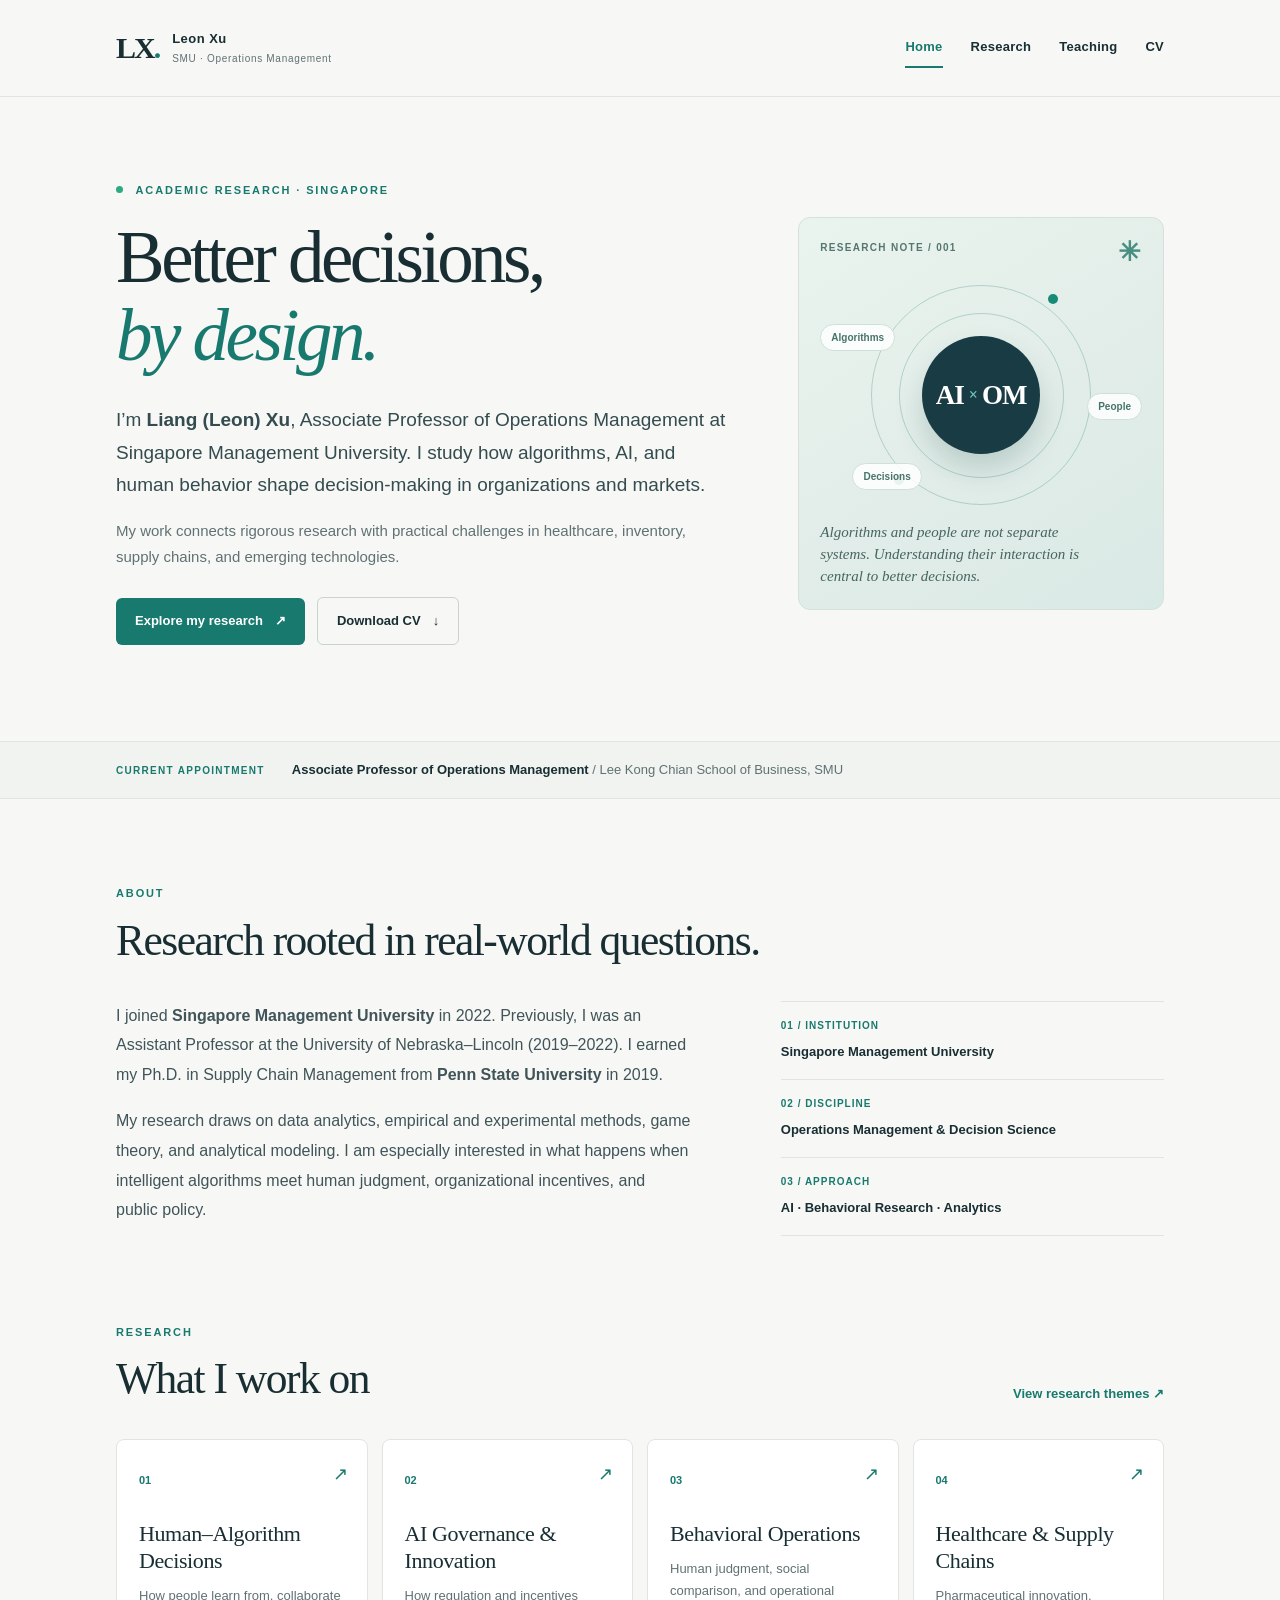
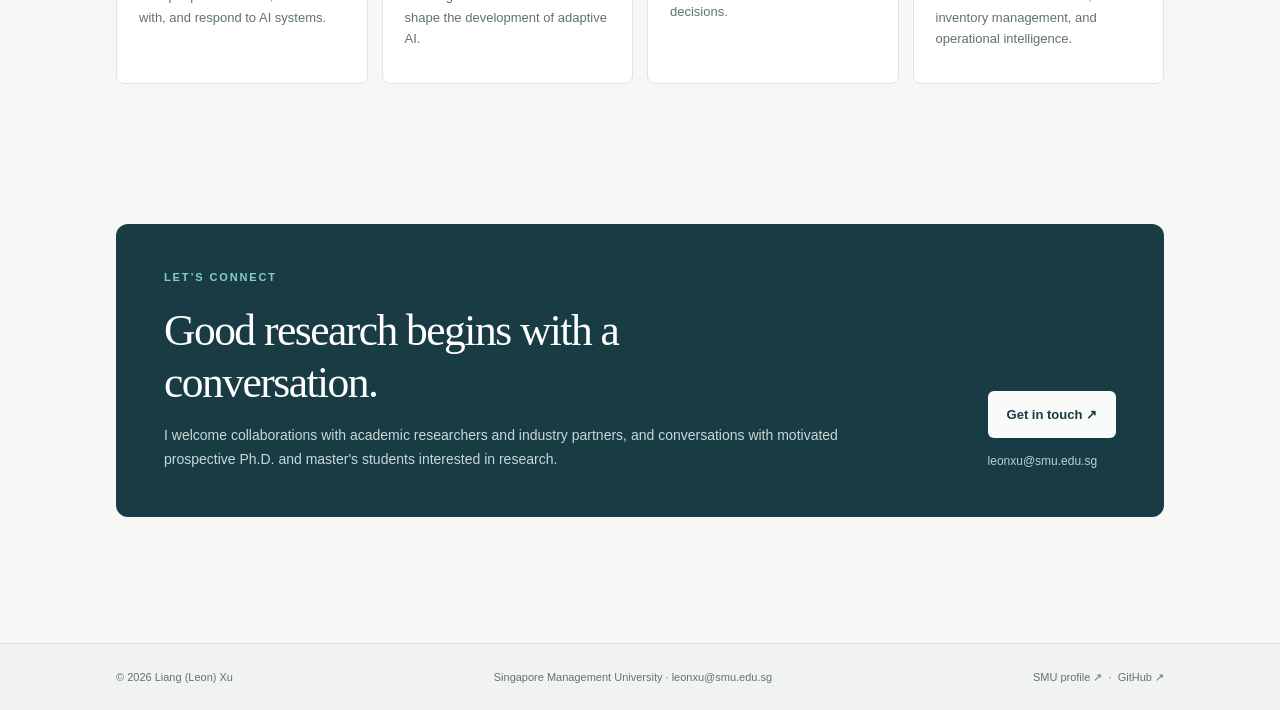
==== index.html @ a215e892 "feat: build personal academic website with research teaching and downloadable CV" ====
<!doctype html>
<html lang="en">
<head>
  <meta charset="utf-8">
  <meta name="viewport" content="width=device-width, initial-scale=1">
  <meta name="description" content="Academic homepage of Liang (Leon) Xu, Associate Professor of Operations Management at SMU.">
  <meta name="theme-color" content="#f7f8f5">
  <title>Home · Liang (Leon) Xu</title>
  <link rel="stylesheet" href="assets/style.css">
</head>
<body>
  <a class="skip" href="#main">Skip to content</a>
  <header class="site-header"><div class="shell nav-shell">
    <a class="wordmark" href="index.html" aria-label="Leon Xu, home"><span class="mark">LX<span class="mark-dot">.</span></span><span class="wordmark-text">Leon Xu<small>SMU · Operations Management</small></span></a>
    <nav class="main-nav" aria-label="Primary">
      <a href="index.html" aria-current="page" class="current">Home</a><a href="research.html">Research</a><a href="teaching.html">Teaching</a><a href="cv.html">CV</a>
    </nav>
  </div></header>
  <main id="main">
<section class="hero shell">
  <div class="hero-copy">
    <p class="eyebrow"><span class="status-dot"></span> ACADEMIC RESEARCH · SINGAPORE</p>
    <h1>Better decisions,<br><em>by design.</em></h1>
    <p class="hero-lead">I’m <strong>Liang (Leon) Xu</strong>, Associate Professor of Operations Management at Singapore Management University. I study how algorithms, AI, and human behavior shape decision-making in organizations and markets.</p>
    <p class="hero-description">My work connects rigorous research with practical challenges in healthcare, inventory, supply chains, and emerging technologies.</p>
    <div class="actions"><a class="button button-primary" href="research.html">Explore my research <span aria-hidden="true">↗</span></a><a class="button button-secondary" href="Liang-Xu-CV.pdf" download>Download CV <span aria-hidden="true">↓</span></a></div>
  </div>
  <aside class="hero-aside" aria-label="Research overview">
    <div class="aside-top"><span>RESEARCH NOTE / 001</span><span class="little-star">✳</span></div>
    <div class="orbit"><div class="orbit-ring orbit-ring-one"></div><div class="orbit-ring orbit-ring-two"></div><div class="orbit-center">AI<span>×</span>OM</div><span class="orbit-label orbit-label-a">Algorithms</span><span class="orbit-label orbit-label-b">People</span><span class="orbit-label orbit-label-c">Decisions</span></div>
    <p class="aside-caption">Algorithms and people are not separate systems. Understanding their interaction is central to better decisions.</p>
  </aside>
</section>
<section class="section-band"><div class="shell section-band-inner">
  <span class="band-label">CURRENT APPOINTMENT</span>
  <p>Associate Professor of Operations Management <span class="muted">/ Lee Kong Chian School of Business, SMU</span></p>
</div></section>
<section class="shell section">
  <div class="section-heading"><p class="eyebrow">ABOUT</p><h2>Research rooted in real-world questions.</h2></div>
  <div class="two-column"><div><p>I joined <strong>Singapore Management University</strong> in 2022. Previously, I was an Assistant Professor at the University of Nebraska–Lincoln (2019–2022). I earned my Ph.D. in Supply Chain Management from <strong>Penn State University</strong> in 2019.</p><p>My research draws on data analytics, empirical and experimental methods, game theory, and analytical modeling. I am especially interested in what happens when intelligent algorithms meet human judgment, organizational incentives, and public policy.</p></div><div class="fact-list"><div><span>01 / INSTITUTION</span><strong>Singapore Management University</strong></div><div><span>02 / DISCIPLINE</span><strong>Operations Management & Decision Science</strong></div><div><span>03 / APPROACH</span><strong>AI · Behavioral Research · Analytics</strong></div></div></div>
</section>
<section class="shell section tight-top">
  <div class="section-heading inline-heading"><div><p class="eyebrow">RESEARCH</p><h2>What I work on</h2></div><a class="text-link" href="research.html">View research themes ↗</a></div>
  <div class="research-grid">
    <a class="topic-card" href="research.html#human-ai"><span class="topic-number">01</span><h3>Human–Algorithm Decisions</h3><p>How people learn from, collaborate with, and respond to AI systems.</p><span class="card-arrow">↗</span></a>
    <a class="topic-card" href="research.html#governance"><span class="topic-number">02</span><h3>AI Governance & Innovation</h3><p>How regulation and incentives shape the development of adaptive AI.</p><span class="card-arrow">↗</span></a>
    <a class="topic-card" href="research.html#behavioral"><span class="topic-number">03</span><h3>Behavioral Operations</h3><p>Human judgment, social comparison, and operational decisions.</p><span class="card-arrow">↗</span></a>
    <a class="topic-card" href="research.html#healthcare"><span class="topic-number">04</span><h3>Healthcare & Supply Chains</h3><p>Pharmaceutical innovation, inventory management, and operational intelligence.</p><span class="card-arrow">↗</span></a>
  </div>
</section>
<section class="shell section"><div class="connect-card"><div><p class="eyebrow light-eyebrow">LET’S CONNECT</p><h2>Good research begins with a conversation.</h2><p>I welcome collaborations with academic researchers and industry partners, and conversations with motivated prospective Ph.D. and master's students interested in research.</p></div><div class="connect-actions"><a class="button button-light" href="mailto:leonxu@smu.edu.sg?subject=Research%20collaboration">Get in touch ↗</a><span>leonxu@smu.edu.sg</span></div></div></section></main>
  <footer class="site-footer"><div class="shell footer-inner"><span>© 2026 Liang (Leon) Xu</span><span>Singapore Management University · <a href="mailto:leonxu@smu.edu.sg">leonxu@smu.edu.sg</a></span><span><a href="https://faculty.smu.edu.sg/profile/xu-liang-6566" target="_blank" rel="noopener noreferrer">SMU profile ↗</a> &nbsp;·&nbsp; <a href="https://github.com/xuliang-leon" target="_blank" rel="noopener noreferrer">GitHub ↗</a></span></div></footer>
</body></html>
---- assets/style.css ----
:root{--bg:#f7f8f5;--paper:#fff;--ink:#182e33;--muted:#607174;--line:#dfe6e2;--teal:#18796e;--teal-dark:#11564e;--navy:#193b43;--soft:#ebf1ed;--serif:Georgia,"Times New Roman",serif;--sans:Inter,-apple-system,BlinkMacSystemFont,"Segoe UI",Arial,sans-serif}
*{box-sizing:border-box}html{scroll-behavior:smooth}body{margin:0;background:var(--bg);color:var(--ink);font:16px/1.7 var(--sans);-webkit-font-smoothing:antialiased}a{color:inherit}a:hover{color:var(--teal)}.shell{max-width:1120px;margin:0 auto;padding-left:36px;padding-right:36px}.skip{position:absolute;left:-100vw;top:0;background:var(--ink);color:white;padding:10px;z-index:99}.skip:focus{left:10px}.site-header{background:rgba(247,248,245,.96);border-bottom:1px solid var(--line)}.nav-shell{display:flex;justify-content:space-between;align-items:center;gap:24px;min-height:96px}.wordmark{display:flex;align-items:center;gap:13px;text-decoration:none}.mark{font:700 30px/1 var(--serif);letter-spacing:-2px}.mark-dot{color:var(--teal)}.wordmark-text{font-size:13px;line-height:1.3;font-weight:750;letter-spacing:.035em}.wordmark-text small{display:block;font-size:10px;margin-top:4px;color:var(--muted);font-weight:500;letter-spacing:.07em}.main-nav{display:flex;flex-wrap:wrap;gap:28px}.main-nav a{font-size:13px;font-weight:600;letter-spacing:.02em;text-decoration:none;padding:8px 0;border-bottom:2px solid transparent}.main-nav a.current{border-bottom-color:var(--teal);color:var(--teal)}.hero{display:grid;grid-template-columns:minmax(0,1.3fr) minmax(290px,.77fr);align-items:center;gap:65px;padding-top:85px;padding-bottom:96px}.eyebrow{color:var(--teal);font-weight:750;font-size:11px;line-height:1.5;letter-spacing:.17em;text-transform:uppercase;margin:0 0 20px}.status-dot{display:inline-block;width:7px;height:7px;background:#2caa82;border-radius:50%;margin-right:8px;vertical-align:1px}.hero h1,.page-intro h1{font:400 clamp(49px,5.7vw,78px)/1.08 var(--serif);letter-spacing:-.048em;margin:0 0 28px}.hero h1 em{font-weight:400;font-style:italic;color:var(--teal)}.hero-lead{font-size:19px;line-height:1.72;color:#344b4f;max-width:635px;margin:0 0 16px}.hero-description{font-size:15px;color:var(--muted);max-width:610px;margin:0 0 28px}.actions{display:flex;gap:12px;align-items:center;flex-wrap:wrap}.button{display:inline-flex;align-items:center;justify-content:center;gap:12px;text-decoration:none;padding:12px 19px;font-size:13px;font-weight:750;min-height:47px;border-radius:6px;transition:transform .18s ease,background .18s ease}.button:hover{transform:translateY(-2px)}.button-primary{background:var(--teal);color:white}.button-primary:hover{background:var(--teal-dark);color:white}.button-secondary{border:1px solid #c7d4cf;background:transparent}.button-secondary:hover{background:#e8f1ed}.hero-aside{position:relative;border:1px solid #d5e2dc;border-radius:12px;background:linear-gradient(147deg,#eaf4ee 0%,#e2ede9 54%,#d9e9e5 100%);min-height:390px;overflow:hidden;padding:21px;display:flex;flex-direction:column}.aside-top{display:flex;justify-content:space-between;font-size:10px;font-weight:700;letter-spacing:.13em;color:#547670}.little-star{font-size:27px;line-height:1;color:#488f81}.orbit{position:relative;flex:1;min-height:230px;margin:14px 0 12px;display:flex;align-items:center;justify-content:center}.orbit-ring{position:absolute;border:1px solid rgba(24,121,110,.26);border-radius:50%;aspect-ratio:1}.orbit-ring-one{width:220px}.orbit-ring-two{width:165px}.orbit:after,.orbit:before{content:"";position:absolute;width:10px;height:10px;border-radius:50%;background:#178a78}.orbit:after{top:14px;right:26%}.orbit:before{bottom:11%;left:23%;background:#6aa89e}.orbit-center{z-index:1;width:118px;height:118px;border-radius:50%;display:flex;align-items:center;justify-content:center;background:var(--navy);color:white;font:600 27px var(--serif);letter-spacing:-1px;box-shadow:0 16px 28px #194e4b30}.orbit-center span{font-size:16px;margin:0 5px;color:#73c7b9}.orbit-label{position:absolute;background:rgba(255,255,255,.85);border:1px solid #cfe0d8;color:#47736b;padding:4px 10px;border-radius:20px;font-size:10px;font-weight:700}.orbit-label-a{top:19%;left:0}.orbit-label-b{right:0;top:49%}.orbit-label-c{bottom:9%;left:10%}.aside-caption{font:italic 15px/1.45 var(--serif);color:#46655f;max-width:265px;margin:0}.section-band{border-top:1px solid var(--line);border-bottom:1px solid var(--line);background:#f0f3ef}.section-band-inner{display:flex;align-items:baseline;gap:27px;padding-top:17px;padding-bottom:17px}.band-label{font-size:10px;font-weight:800;letter-spacing:.13em;color:var(--teal);white-space:nowrap}.section-band p{font-size:13px;font-weight:650;margin:0}.muted{color:var(--muted);font-weight:450}.section{padding-top:86px;padding-bottom:54px}.tight-top{padding-top:28px}.section-heading{margin-bottom:34px;max-width:770px}.section-heading h2,.connect-card h2{font:400 clamp(32px,3.4vw,46px)/1.19 var(--serif);letter-spacing:-.035em;margin:0}.section-heading .eyebrow{margin-bottom:13px}.two-column{display:grid;grid-template-columns:1.5fr 1fr;gap:90px}.two-column p{margin:0 0 17px;color:#405459;line-height:1.85}.fact-list{border-top:1px solid var(--line)}.fact-list div{border-bottom:1px solid var(--line);padding:15px 0}.fact-list span{display:block;color:var(--teal);font-size:10px;font-weight:800;letter-spacing:.1em;margin-bottom:3px}.fact-list strong{font-size:13px;font-weight:650}.inline-heading{max-width:none;display:flex;align-items:end;justify-content:space-between;gap:20px}.text-link{color:var(--teal);font-size:13px;font-weight:750;text-decoration:none;white-space:normal}.text-link:hover{text-decoration:underline}.research-grid{display:grid;grid-template-columns:repeat(4,1fr);gap:14px}.topic-card{position:relative;text-decoration:none;min-height:245px;background:white;border:1px solid var(--line);border-radius:8px;padding:25px 22px;transition:border-color .2s,transform .2s,box-shadow .2s}.topic-card:hover{transform:translateY(-4px);border-color:#9ccac0;box-shadow:0 12px 25px #173e3a10}.topic-number{font-size:11px;font-weight:800;color:var(--teal)}.topic-card h3{font:400 22px/1.23 var(--serif);letter-spacing:-.018em;margin:28px 0 11px}.topic-card p{font-size:13px;line-height:1.65;color:var(--muted);margin:0}.card-arrow{position:absolute;right:19px;top:19px;color:var(--teal);font-size:18px}.connect-card{background:var(--navy);color:white;border-radius:12px;padding:45px 48px;display:flex;gap:45px;justify-content:space-between;align-items:end}.connect-card>div:first-child{max-width:710px}.connect-card h2{max-width:650px}.connect-card p:not(.eyebrow){color:#c6d9d9;font-size:14px;max-width:680px;margin:15px 0 0}.light-eyebrow{color:#83d2c4}.connect-actions{display:flex;flex-direction:column;gap:13px;align-items:flex-start;flex-shrink:0}.button-light{background:#f8fbfa;color:var(--navy)}.button-light:hover{background:#e3f5ef}.connect-actions span{font-size:12px;color:#b7d3cf}.page-intro{padding-top:80px;padding-bottom:65px;border-bottom:1px solid var(--line)}.page-intro h1{margin-bottom:19px}.intro-lead{font:400 clamp(21px,2.3vw,29px)/1.52 var(--serif);color:#506365;max-width:780px;margin:0}.page-intro .actions{margin-top:30px}.research-content{padding-top:20px}.theme{display:grid;grid-template-columns:170px 1fr;gap:40px;padding:47px 0;border-bottom:1px solid var(--line);scroll-margin-top:30px}.theme-no{font-size:13px;color:var(--teal);font-weight:750;padding-top:8px}.theme h2{font:400 clamp(29px,3vw,39px)/1.24 var(--serif);margin:0 0 16px;letter-spacing:-.025em}.theme p{max-width:820px;color:#4a6062;margin:0 0 16px}.tags{display:flex;gap:7px;flex-wrap:wrap;margin:18px 0}.tags span{font-size:11px;line-height:1.3;color:#49796f;background:#e6f0eb;border-radius:100px;padding:7px 11px;font-weight:650}.theme .theme-example{font-size:13px;color:#5b6b6e;margin-top:23px}.section-subtitle{color:var(--muted);font-size:14px}.publication-section{padding-top:77px}.publication{display:grid;grid-template-columns:110px 1fr;gap:25px;padding:23px 0;border-bottom:1px solid var(--line)}.publication>span{font-size:12px;font-weight:750;color:var(--teal);padding-top:5px}.publication h3{font-size:16px;line-height:1.5;margin:0 0 6px;font-weight:650}.publication p{font-size:13px;color:var(--muted);margin:0}.end-action{display:flex;align-items:center;gap:25px;flex-wrap:wrap;margin-top:30px}.teaching-section{padding-top:75px}.course{display:grid;grid-template-columns:185px 1fr;gap:40px;padding:31px 0;border-top:1px solid var(--line)}.course:last-child{border-bottom:1px solid var(--line)}.course-side{display:flex;flex-direction:column;align-items:flex-start;gap:9px;padding-top:6px}.course-side>span:first-child{font-size:12px;font-weight:800;color:var(--teal);letter-spacing:.07em}.course-chip{font-size:10px;color:var(--muted);border:1px solid var(--line);border-radius:100px;padding:3px 9px}.course h3{font:400 29px/1.3 var(--serif);margin:0 0 10px}.course p{max-width:780px;color:#4b6063;margin:0 0 12px}.course .course-note{font-style:italic;font-size:12px;color:#7a8b8c}.cv-grid{display:grid;grid-template-columns:1fr 270px;gap:85px}.cv-second{margin-top:65px}.timeline{border-left:1px solid #b5cec5;padding-left:22px}.timeline>div{position:relative;padding-bottom:28px}.timeline>div:last-child{padding-bottom:0}.timeline>div:before{position:absolute;content:"";width:9px;height:9px;background:var(--teal);border-radius:50%;left:-27px;top:7px}.timeline span{font-size:11px;color:var(--teal);font-weight:800}.timeline h3{font-size:17px;margin:3px 0;font-weight:700}.timeline p{font-size:13px;color:var(--muted);margin:0}.cv-side{background:#ecf2ed;padding:28px;border-radius:8px;align-self:start}.cv-side h3{font:400 26px/1.2 var(--serif);margin:0 0 10px}.cv-side p:not(.eyebrow){font-size:13px;color:var(--muted);margin:0 0 22px}.cv-side .text-link{display:block;margin:13px 0}.fine-print{font-size:12px;color:var(--muted);margin:12px 0 0}.site-footer{margin-top:72px;border-top:1px solid var(--line);background:#f0f3ef}.footer-inner{display:flex;justify-content:space-between;gap:20px;align-items:center;flex-wrap:wrap;padding-top:24px;padding-bottom:24px;color:#617477;font-size:11px}.footer-inner a{text-decoration:none}.footer-inner a:hover{text-decoration:underline}
@media(max-width:900px){.hero{grid-template-columns:1fr;gap:32px;padding-top:55px}.hero-aside{min-height:310px;max-width:630px}.orbit{min-height:200px}.research-grid{grid-template-columns:repeat(2,1fr)}.two-column{gap:36px}.connect-card{flex-direction:column;align-items:flex-start}.cv-grid{grid-template-columns:1fr;gap:36px}.cv-side{max-width:460px}}
@media(max-width:620px){.shell{padding-left:20px;padding-right:20px}.nav-shell{min-height:105px;align-items:flex-start;padding-top:19px;padding-bottom:12px;flex-direction:column;gap:14px}.main-nav{gap:23px}.main-nav a{padding:0 0 8px}.hero{padding-top:47px;padding-bottom:54px}.hero h1,.page-intro h1{font-size:49px}.hero-lead{font-size:17px}.section-band-inner{display:block}.section-band p{margin-top:6px}.section{padding-top:52px;padding-bottom:22px}.tight-top{padding-top:23px}.two-column{grid-template-columns:1fr;gap:20px}.inline-heading{align-items:start;flex-direction:column}.research-grid{grid-template-columns:1fr}.topic-card{min-height:180px}.topic-card h3{margin:12px 0 10px}.connect-card{padding:29px 24px;gap:25px}.page-intro{padding-top:52px;padding-bottom:45px}.theme{grid-template-columns:1fr;gap:5px;padding:34px 0}.publication{grid-template-columns:1fr;gap:5px}.course{grid-template-columns:1fr;gap:12px}.course-side{flex-direction:row;align-items:center}.cv-grid{gap:34px}.footer-inner{display:block}.footer-inner span{display:block;margin:7px 0}}
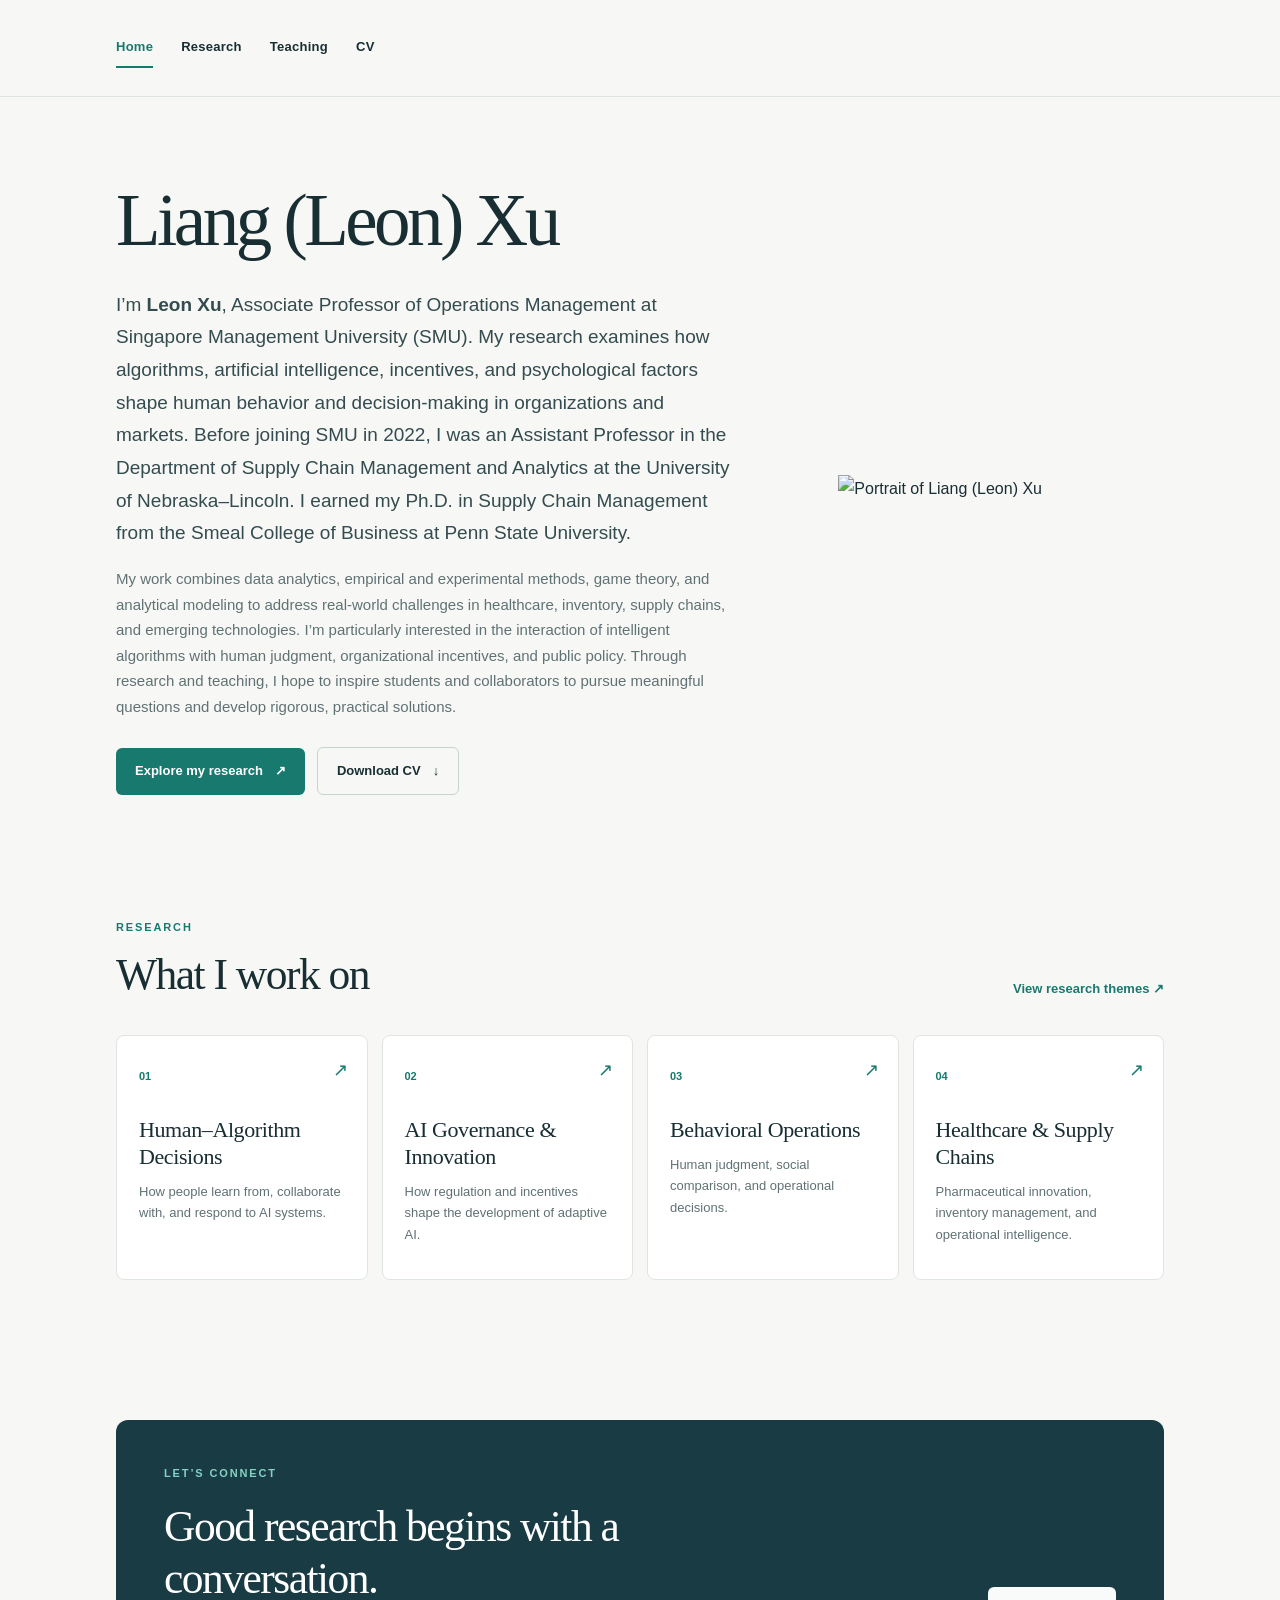
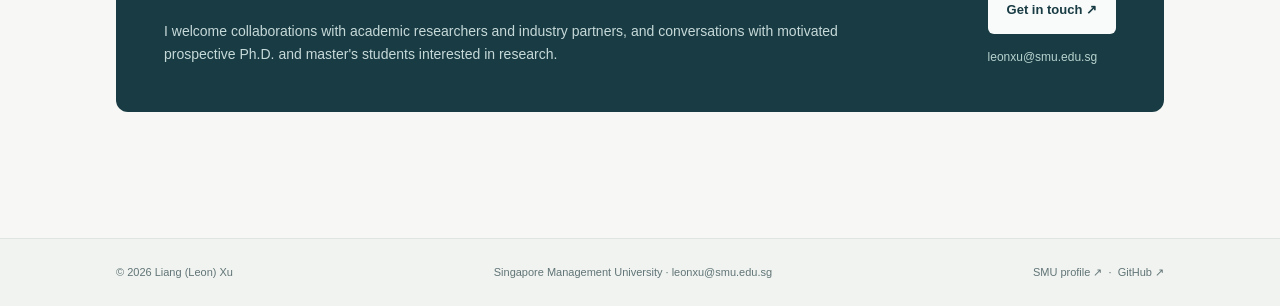
==== commit ea2758ed: "feat: refine personal homepage with new biography and portrait layout" ====
--- a/index.html
+++ b/index.html
@@ -10,34 +10,21 @@
 </head>
 <body>
   <a class="skip" href="#main">Skip to content</a>
-  <header class="site-header"><div class="shell nav-shell">
-    <a class="wordmark" href="index.html" aria-label="Leon Xu, home"><span class="mark">LX<span class="mark-dot">.</span></span><span class="wordmark-text">Leon Xu<small>SMU · Operations Management</small></span></a>
-    <nav class="main-nav" aria-label="Primary">
+  <header class="site-header"><div class="shell nav-shell"><nav class="main-nav" aria-label="Primary">
       <a href="index.html" aria-current="page" class="current">Home</a><a href="research.html">Research</a><a href="teaching.html">Teaching</a><a href="cv.html">CV</a>
     </nav>
   </div></header>
   <main id="main">
 <section class="hero shell">
   <div class="hero-copy">
-    <p class="eyebrow"><span class="status-dot"></span> ACADEMIC RESEARCH · SINGAPORE</p>
-    <h1>Better decisions,<br><em>by design.</em></h1>
-    <p class="hero-lead">I’m <strong>Liang (Leon) Xu</strong>, Associate Professor of Operations Management at Singapore Management University. I study how algorithms, AI, and human behavior shape decision-making in organizations and markets.</p>
-    <p class="hero-description">My work connects rigorous research with practical challenges in healthcare, inventory, supply chains, and emerging technologies.</p>
+    <h1>Liang (Leon) Xu</h1>
+    <p class="hero-lead">I’m <strong>Leon Xu</strong>, Associate Professor of Operations Management at Singapore Management University (SMU). My research examines how algorithms, artificial intelligence, incentives, and psychological factors shape human behavior and decision-making in organizations and markets. Before joining SMU in 2022, I was an Assistant Professor in the Department of Supply Chain Management and Analytics at the University of Nebraska–Lincoln. I earned my Ph.D. in Supply Chain Management from the Smeal College of Business at Penn State University.</p>
+    <p class="hero-description">My work combines data analytics, empirical and experimental methods, game theory, and analytical modeling to address real-world challenges in healthcare, inventory, supply chains, and emerging technologies. I’m particularly interested in the interaction of intelligent algorithms with human judgment, organizational incentives, and public policy. Through research and teaching, I hope to inspire students and collaborators to pursue meaningful questions and develop rigorous, practical solutions.</p>
     <div class="actions"><a class="button button-primary" href="research.html">Explore my research <span aria-hidden="true">↗</span></a><a class="button button-secondary" href="Liang-Xu-CV.pdf" download>Download CV <span aria-hidden="true">↓</span></a></div>
   </div>
-  <aside class="hero-aside" aria-label="Research overview">
-    <div class="aside-top"><span>RESEARCH NOTE / 001</span><span class="little-star">✳</span></div>
-    <div class="orbit"><div class="orbit-ring orbit-ring-one"></div><div class="orbit-ring orbit-ring-two"></div><div class="orbit-center">AI<span>×</span>OM</div><span class="orbit-label orbit-label-a">Algorithms</span><span class="orbit-label orbit-label-b">People</span><span class="orbit-label orbit-label-c">Decisions</span></div>
-    <p class="aside-caption">Algorithms and people are not separate systems. Understanding their interaction is central to better decisions.</p>
-  </aside>
-</section>
-<section class="section-band"><div class="shell section-band-inner">
-  <span class="band-label">CURRENT APPOINTMENT</span>
-  <p>Associate Professor of Operations Management <span class="muted">/ Lee Kong Chian School of Business, SMU</span></p>
-</div></section>
-<section class="shell section">
-  <div class="section-heading"><p class="eyebrow">ABOUT</p><h2>Research rooted in real-world questions.</h2></div>
-  <div class="two-column"><div><p>I joined <strong>Singapore Management University</strong> in 2022. Previously, I was an Assistant Professor at the University of Nebraska–Lincoln (2019–2022). I earned my Ph.D. in Supply Chain Management from <strong>Penn State University</strong> in 2019.</p><p>My research draws on data analytics, empirical and experimental methods, game theory, and analytical modeling. I am especially interested in what happens when intelligent algorithms meet human judgment, organizational incentives, and public policy.</p></div><div class="fact-list"><div><span>01 / INSTITUTION</span><strong>Singapore Management University</strong></div><div><span>02 / DISCIPLINE</span><strong>Operations Management & Decision Science</strong></div><div><span>03 / APPROACH</span><strong>AI · Behavioral Research · Analytics</strong></div></div></div>
+  <figure class="hero-photo">
+    <img src="assets/profile.webp" alt="Portrait of Liang (Leon) Xu" width="420" height="562" loading="eager" fetchpriority="high">
+  </figure>
 </section>
 <section class="shell section tight-top">
   <div class="section-heading inline-heading"><div><p class="eyebrow">RESEARCH</p><h2>What I work on</h2></div><a class="text-link" href="research.html">View research themes ↗</a></div>
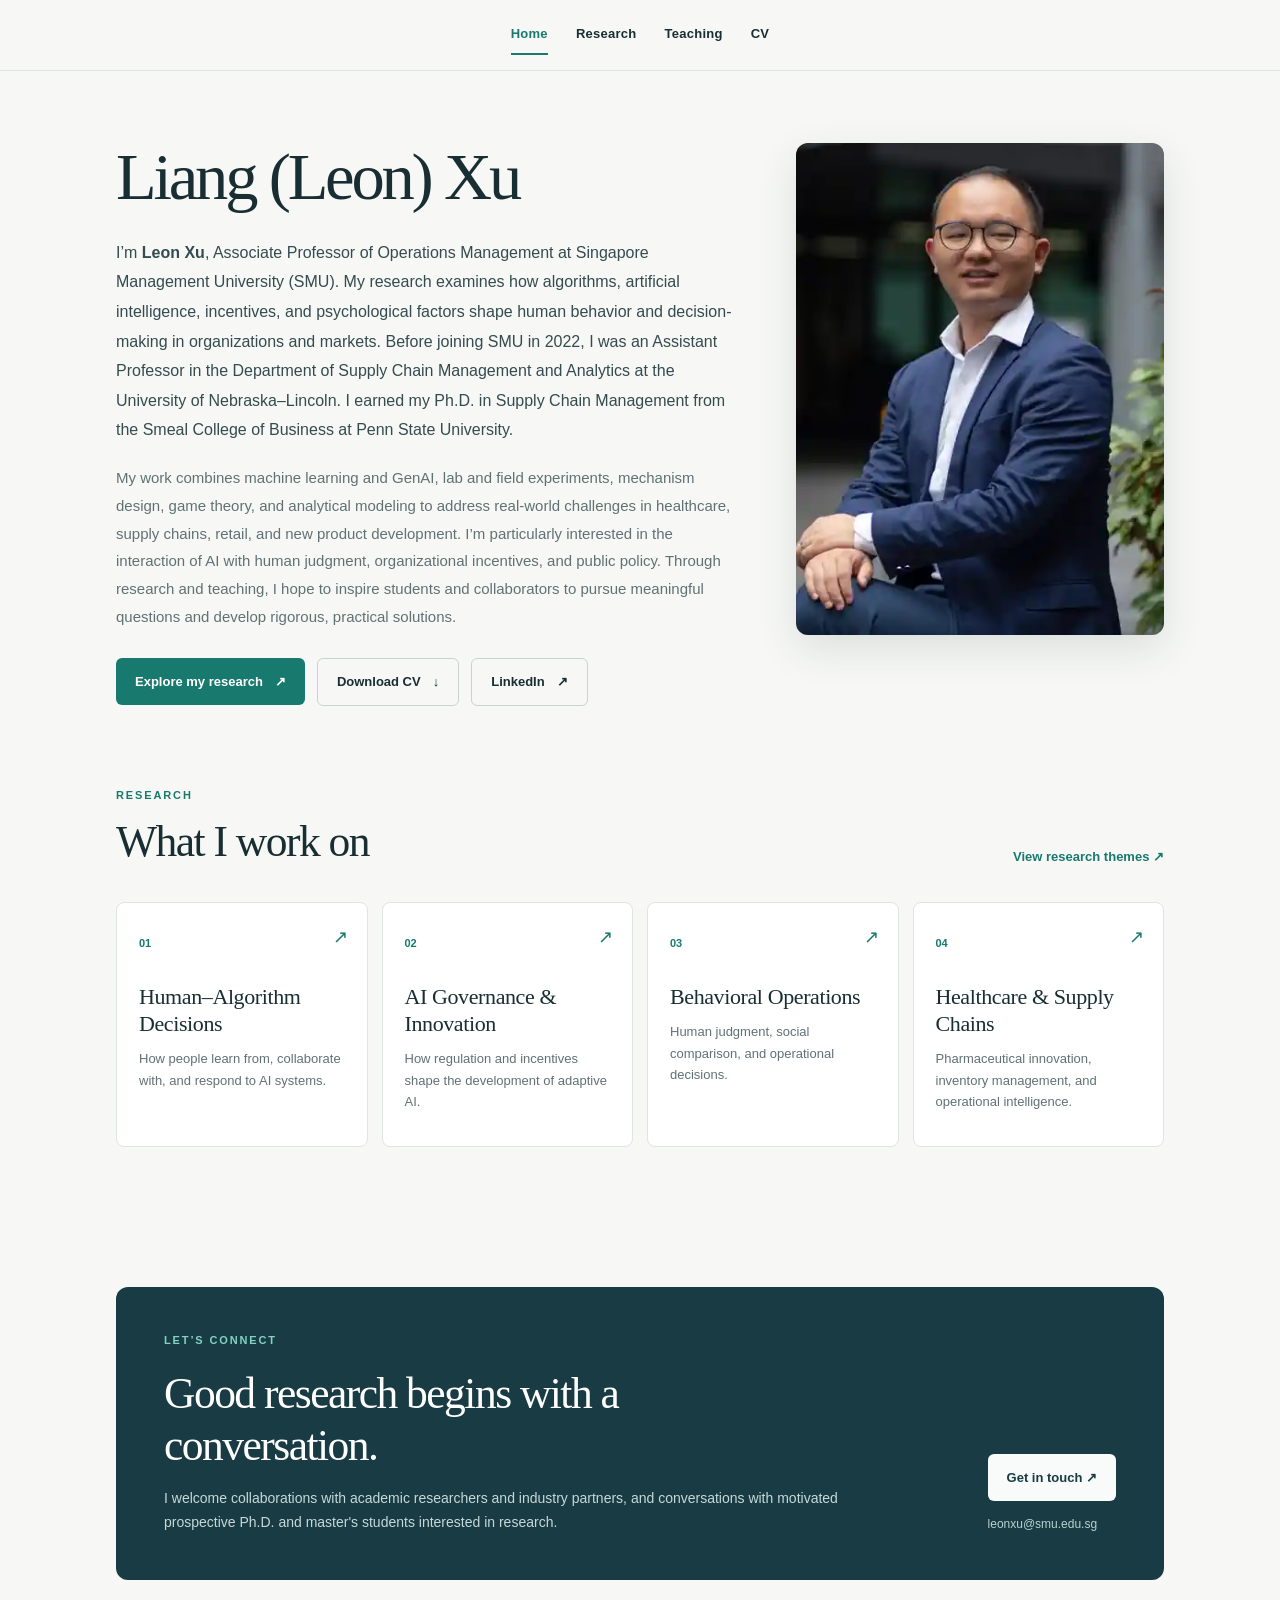
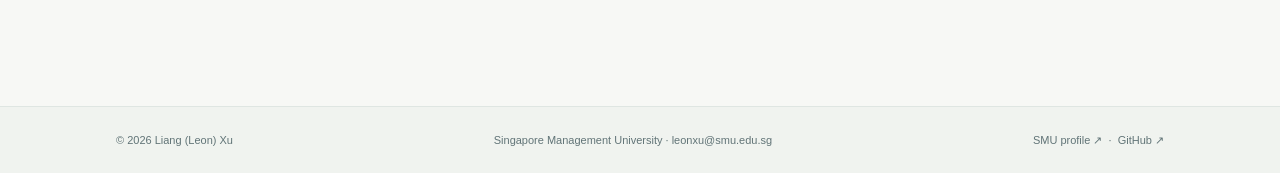
==== commit f47107f3: "Update homepage research statement and add LinkedIn profile" ====
--- a/index.html
+++ b/index.html
@@ -19,8 +19,8 @@
   <div class="hero-copy">
     <h1>Liang (Leon) Xu</h1>
     <p class="hero-lead">I’m <strong>Leon Xu</strong>, Associate Professor of Operations Management at Singapore Management University (SMU). My research examines how algorithms, artificial intelligence, incentives, and psychological factors shape human behavior and decision-making in organizations and markets. Before joining SMU in 2022, I was an Assistant Professor in the Department of Supply Chain Management and Analytics at the University of Nebraska–Lincoln. I earned my Ph.D. in Supply Chain Management from the Smeal College of Business at Penn State University.</p>
-    <p class="hero-description">My work combines data analytics, empirical and experimental methods, game theory, and analytical modeling to address real-world challenges in healthcare, inventory, supply chains, and emerging technologies. I’m particularly interested in the interaction of intelligent algorithms with human judgment, organizational incentives, and public policy. Through research and teaching, I hope to inspire students and collaborators to pursue meaningful questions and develop rigorous, practical solutions.</p>
-    <div class="actions"><a class="button button-primary" href="research.html">Explore my research <span aria-hidden="true">↗</span></a><a class="button button-secondary" href="Liang-Xu-CV.pdf" download>Download CV <span aria-hidden="true">↓</span></a></div>
+    <p class="hero-description">My work combines machine learning and GenAI, lab and field experiments, mechanism design, game theory, and analytical modeling to address real-world challenges in healthcare, supply chains, retail, and new product development. I’m particularly interested in the interaction of AI with human judgment, organizational incentives, and public policy. Through research and teaching, I hope to inspire students and collaborators to pursue meaningful questions and develop rigorous, practical solutions.</p>
+    <div class="actions"><a class="button button-primary" href="research.html">Explore my research <span aria-hidden="true">↗</span></a><a class="button button-secondary" href="Liang-Xu-CV.pdf" download>Download CV <span aria-hidden="true">↓</span></a><a class="button button-secondary" href="https://sg.linkedin.com/in/liang-xu-96a37969" target="_blank" rel="noopener noreferrer" aria-label="View Liang Xu on LinkedIn">LinkedIn <span aria-hidden="true">↗</span></a></div>
   </div>
   <figure class="hero-photo">
     <img src="assets/profile.webp" alt="Portrait of Liang (Leon) Xu" width="420" height="562" loading="eager" fetchpriority="high">
--- a/assets/style.css
+++ b/assets/style.css
@@ -1,4 +1,14 @@
 :root{--bg:#f7f8f5;--paper:#fff;--ink:#182e33;--muted:#607174;--line:#dfe6e2;--teal:#18796e;--teal-dark:#11564e;--navy:#193b43;--soft:#ebf1ed;--serif:Georgia,"Times New Roman",serif;--sans:Inter,-apple-system,BlinkMacSystemFont,"Segoe UI",Arial,sans-serif}
 *{box-sizing:border-box}html{scroll-behavior:smooth}body{margin:0;background:var(--bg);color:var(--ink);font:16px/1.7 var(--sans);-webkit-font-smoothing:antialiased}a{color:inherit}a:hover{color:var(--teal)}.shell{max-width:1120px;margin:0 auto;padding-left:36px;padding-right:36px}.skip{position:absolute;left:-100vw;top:0;background:var(--ink);color:white;padding:10px;z-index:99}.skip:focus{left:10px}.site-header{background:rgba(247,248,245,.96);border-bottom:1px solid var(--line)}.nav-shell{display:flex;justify-content:space-between;align-items:center;gap:24px;min-height:96px}.wordmark{display:flex;align-items:center;gap:13px;text-decoration:none}.mark{font:700 30px/1 var(--serif);letter-spacing:-2px}.mark-dot{color:var(--teal)}.wordmark-text{font-size:13px;line-height:1.3;font-weight:750;letter-spacing:.035em}.wordmark-text small{display:block;font-size:10px;margin-top:4px;color:var(--muted);font-weight:500;letter-spacing:.07em}.main-nav{display:flex;flex-wrap:wrap;gap:28px}.main-nav a{font-size:13px;font-weight:600;letter-spacing:.02em;text-decoration:none;padding:8px 0;border-bottom:2px solid transparent}.main-nav a.current{border-bottom-color:var(--teal);color:var(--teal)}.hero{display:grid;grid-template-columns:minmax(0,1.3fr) minmax(290px,.77fr);align-items:center;gap:65px;padding-top:85px;padding-bottom:96px}.eyebrow{color:var(--teal);font-weight:750;font-size:11px;line-height:1.5;letter-spacing:.17em;text-transform:uppercase;margin:0 0 20px}.status-dot{display:inline-block;width:7px;height:7px;background:#2caa82;border-radius:50%;margin-right:8px;vertical-align:1px}.hero h1,.page-intro h1{font:400 clamp(49px,5.7vw,78px)/1.08 var(--serif);letter-spacing:-.048em;margin:0 0 28px}.hero h1 em{font-weight:400;font-style:italic;color:var(--teal)}.hero-lead{font-size:19px;line-height:1.72;color:#344b4f;max-width:635px;margin:0 0 16px}.hero-description{font-size:15px;color:var(--muted);max-width:610px;margin:0 0 28px}.actions{display:flex;gap:12px;align-items:center;flex-wrap:wrap}.button{display:inline-flex;align-items:center;justify-content:center;gap:12px;text-decoration:none;padding:12px 19px;font-size:13px;font-weight:750;min-height:47px;border-radius:6px;transition:transform .18s ease,background .18s ease}.button:hover{transform:translateY(-2px)}.button-primary{background:var(--teal);color:white}.button-primary:hover{background:var(--teal-dark);color:white}.button-secondary{border:1px solid #c7d4cf;background:transparent}.button-secondary:hover{background:#e8f1ed}.hero-aside{position:relative;border:1px solid #d5e2dc;border-radius:12px;background:linear-gradient(147deg,#eaf4ee 0%,#e2ede9 54%,#d9e9e5 100%);min-height:390px;overflow:hidden;padding:21px;display:flex;flex-direction:column}.aside-top{display:flex;justify-content:space-between;font-size:10px;font-weight:700;letter-spacing:.13em;color:#547670}.little-star{font-size:27px;line-height:1;color:#488f81}.orbit{position:relative;flex:1;min-height:230px;margin:14px 0 12px;display:flex;align-items:center;justify-content:center}.orbit-ring{position:absolute;border:1px solid rgba(24,121,110,.26);border-radius:50%;aspect-ratio:1}.orbit-ring-one{width:220px}.orbit-ring-two{width:165px}.orbit:after,.orbit:before{content:"";position:absolute;width:10px;height:10px;border-radius:50%;background:#178a78}.orbit:after{top:14px;right:26%}.orbit:before{bottom:11%;left:23%;background:#6aa89e}.orbit-center{z-index:1;width:118px;height:118px;border-radius:50%;display:flex;align-items:center;justify-content:center;background:var(--navy);color:white;font:600 27px var(--serif);letter-spacing:-1px;box-shadow:0 16px 28px #194e4b30}.orbit-center span{font-size:16px;margin:0 5px;color:#73c7b9}.orbit-label{position:absolute;background:rgba(255,255,255,.85);border:1px solid #cfe0d8;color:#47736b;padding:4px 10px;border-radius:20px;font-size:10px;font-weight:700}.orbit-label-a{top:19%;left:0}.orbit-label-b{right:0;top:49%}.orbit-label-c{bottom:9%;left:10%}.aside-caption{font:italic 15px/1.45 var(--serif);color:#46655f;max-width:265px;margin:0}.section-band{border-top:1px solid var(--line);border-bottom:1px solid var(--line);background:#f0f3ef}.section-band-inner{display:flex;align-items:baseline;gap:27px;padding-top:17px;padding-bottom:17px}.band-label{font-size:10px;font-weight:800;letter-spacing:.13em;color:var(--teal);white-space:nowrap}.section-band p{font-size:13px;font-weight:650;margin:0}.muted{color:var(--muted);font-weight:450}.section{padding-top:86px;padding-bottom:54px}.tight-top{padding-top:28px}.section-heading{margin-bottom:34px;max-width:770px}.section-heading h2,.connect-card h2{font:400 clamp(32px,3.4vw,46px)/1.19 var(--serif);letter-spacing:-.035em;margin:0}.section-heading .eyebrow{margin-bottom:13px}.two-column{display:grid;grid-template-columns:1.5fr 1fr;gap:90px}.two-column p{margin:0 0 17px;color:#405459;line-height:1.85}.fact-list{border-top:1px solid var(--line)}.fact-list div{border-bottom:1px solid var(--line);padding:15px 0}.fact-list span{display:block;color:var(--teal);font-size:10px;font-weight:800;letter-spacing:.1em;margin-bottom:3px}.fact-list strong{font-size:13px;font-weight:650}.inline-heading{max-width:none;display:flex;align-items:end;justify-content:space-between;gap:20px}.text-link{color:var(--teal);font-size:13px;font-weight:750;text-decoration:none;white-space:normal}.text-link:hover{text-decoration:underline}.research-grid{display:grid;grid-template-columns:repeat(4,1fr);gap:14px}.topic-card{position:relative;text-decoration:none;min-height:245px;background:white;border:1px solid var(--line);border-radius:8px;padding:25px 22px;transition:border-color .2s,transform .2s,box-shadow .2s}.topic-card:hover{transform:translateY(-4px);border-color:#9ccac0;box-shadow:0 12px 25px #173e3a10}.topic-number{font-size:11px;font-weight:800;color:var(--teal)}.topic-card h3{font:400 22px/1.23 var(--serif);letter-spacing:-.018em;margin:28px 0 11px}.topic-card p{font-size:13px;line-height:1.65;color:var(--muted);margin:0}.card-arrow{position:absolute;right:19px;top:19px;color:var(--teal);font-size:18px}.connect-card{background:var(--navy);color:white;border-radius:12px;padding:45px 48px;display:flex;gap:45px;justify-content:space-between;align-items:end}.connect-card>div:first-child{max-width:710px}.connect-card h2{max-width:650px}.connect-card p:not(.eyebrow){color:#c6d9d9;font-size:14px;max-width:680px;margin:15px 0 0}.light-eyebrow{color:#83d2c4}.connect-actions{display:flex;flex-direction:column;gap:13px;align-items:flex-start;flex-shrink:0}.button-light{background:#f8fbfa;color:var(--navy)}.button-light:hover{background:#e3f5ef}.connect-actions span{font-size:12px;color:#b7d3cf}.page-intro{padding-top:80px;padding-bottom:65px;border-bottom:1px solid var(--line)}.page-intro h1{margin-bottom:19px}.intro-lead{font:400 clamp(21px,2.3vw,29px)/1.52 var(--serif);color:#506365;max-width:780px;margin:0}.page-intro .actions{margin-top:30px}.research-content{padding-top:20px}.theme{display:grid;grid-template-columns:170px 1fr;gap:40px;padding:47px 0;border-bottom:1px solid var(--line);scroll-margin-top:30px}.theme-no{font-size:13px;color:var(--teal);font-weight:750;padding-top:8px}.theme h2{font:400 clamp(29px,3vw,39px)/1.24 var(--serif);margin:0 0 16px;letter-spacing:-.025em}.theme p{max-width:820px;color:#4a6062;margin:0 0 16px}.tags{display:flex;gap:7px;flex-wrap:wrap;margin:18px 0}.tags span{font-size:11px;line-height:1.3;color:#49796f;background:#e6f0eb;border-radius:100px;padding:7px 11px;font-weight:650}.theme .theme-example{font-size:13px;color:#5b6b6e;margin-top:23px}.section-subtitle{color:var(--muted);font-size:14px}.publication-section{padding-top:77px}.publication{display:grid;grid-template-columns:110px 1fr;gap:25px;padding:23px 0;border-bottom:1px solid var(--line)}.publication>span{font-size:12px;font-weight:750;color:var(--teal);padding-top:5px}.publication h3{font-size:16px;line-height:1.5;margin:0 0 6px;font-weight:650}.publication p{font-size:13px;color:var(--muted);margin:0}.end-action{display:flex;align-items:center;gap:25px;flex-wrap:wrap;margin-top:30px}.teaching-section{padding-top:75px}.course{display:grid;grid-template-columns:185px 1fr;gap:40px;padding:31px 0;border-top:1px solid var(--line)}.course:last-child{border-bottom:1px solid var(--line)}.course-side{display:flex;flex-direction:column;align-items:flex-start;gap:9px;padding-top:6px}.course-side>span:first-child{font-size:12px;font-weight:800;color:var(--teal);letter-spacing:.07em}.course-chip{font-size:10px;color:var(--muted);border:1px solid var(--line);border-radius:100px;padding:3px 9px}.course h3{font:400 29px/1.3 var(--serif);margin:0 0 10px}.course p{max-width:780px;color:#4b6063;margin:0 0 12px}.course .course-note{font-style:italic;font-size:12px;color:#7a8b8c}.cv-grid{display:grid;grid-template-columns:1fr 270px;gap:85px}.cv-second{margin-top:65px}.timeline{border-left:1px solid #b5cec5;padding-left:22px}.timeline>div{position:relative;padding-bottom:28px}.timeline>div:last-child{padding-bottom:0}.timeline>div:before{position:absolute;content:"";width:9px;height:9px;background:var(--teal);border-radius:50%;left:-27px;top:7px}.timeline span{font-size:11px;color:var(--teal);font-weight:800}.timeline h3{font-size:17px;margin:3px 0;font-weight:700}.timeline p{font-size:13px;color:var(--muted);margin:0}.cv-side{background:#ecf2ed;padding:28px;border-radius:8px;align-self:start}.cv-side h3{font:400 26px/1.2 var(--serif);margin:0 0 10px}.cv-side p:not(.eyebrow){font-size:13px;color:var(--muted);margin:0 0 22px}.cv-side .text-link{display:block;margin:13px 0}.fine-print{font-size:12px;color:var(--muted);margin:12px 0 0}.site-footer{margin-top:72px;border-top:1px solid var(--line);background:#f0f3ef}.footer-inner{display:flex;justify-content:space-between;gap:20px;align-items:center;flex-wrap:wrap;padding-top:24px;padding-bottom:24px;color:#617477;font-size:11px}.footer-inner a{text-decoration:none}.footer-inner a:hover{text-decoration:underline}
 @media(max-width:900px){.hero{grid-template-columns:1fr;gap:32px;padding-top:55px}.hero-aside{min-height:310px;max-width:630px}.orbit{min-height:200px}.research-grid{grid-template-columns:repeat(2,1fr)}.two-column{gap:36px}.connect-card{flex-direction:column;align-items:flex-start}.cv-grid{grid-template-columns:1fr;gap:36px}.cv-side{max-width:460px}}
-@media(max-width:620px){.shell{padding-left:20px;padding-right:20px}.nav-shell{min-height:105px;align-items:flex-start;padding-top:19px;padding-bottom:12px;flex-direction:column;gap:14px}.main-nav{gap:23px}.main-nav a{padding:0 0 8px}.hero{padding-top:47px;padding-bottom:54px}.hero h1,.page-intro h1{font-size:49px}.hero-lead{font-size:17px}.section-band-inner{display:block}.section-band p{margin-top:6px}.section{padding-top:52px;padding-bottom:22px}.tight-top{padding-top:23px}.two-column{grid-template-columns:1fr;gap:20px}.inline-heading{align-items:start;flex-direction:column}.research-grid{grid-template-columns:1fr}.topic-card{min-height:180px}.topic-card h3{margin:12px 0 10px}.connect-card{padding:29px 24px;gap:25px}.page-intro{padding-top:52px;padding-bottom:45px}.theme{grid-template-columns:1fr;gap:5px;padding:34px 0}.publication{grid-template-columns:1fr;gap:5px}.course{grid-template-columns:1fr;gap:12px}.course-side{flex-direction:row;align-items:center}.cv-grid{gap:34px}.footer-inner{display:block}.footer-inner span{display:block;margin:7px 0}}+@media(max-width:620px){.shell{padding-left:20px;padding-right:20px}.nav-shell{min-height:105px;align-items:flex-start;padding-top:19px;padding-bottom:12px;flex-direction:column;gap:14px}.main-nav{gap:23px}.main-nav a{padding:0 0 8px}.hero{padding-top:47px;padding-bottom:54px}.hero h1,.page-intro h1{font-size:49px}.hero-lead{font-size:17px}.section-band-inner{display:block}.section-band p{margin-top:6px}.section{padding-top:52px;padding-bottom:22px}.tight-top{padding-top:23px}.two-column{grid-template-columns:1fr;gap:20px}.inline-heading{align-items:start;flex-direction:column}.research-grid{grid-template-columns:1fr}.topic-card{min-height:180px}.topic-card h3{margin:12px 0 10px}.connect-card{padding:29px 24px;gap:25px}.page-intro{padding-top:52px;padding-bottom:45px}.theme{grid-template-columns:1fr;gap:5px;padding:34px 0}.publication{grid-template-columns:1fr;gap:5px}.course{grid-template-columns:1fr;gap:12px}.course-side{flex-direction:row;align-items:center}.cv-grid{gap:34px}.footer-inner{display:block}.footer-inner span{display:block;margin:7px 0}}
+/* Academic homepage: streamlined navigation and professional portrait */
+.nav-shell{justify-content:center;min-height:70px}
+.hero{grid-template-columns:minmax(0,1.4fr) minmax(290px,.82fr);gap:52px;align-items:start;padding-top:70px;padding-bottom:53px}
+.hero h1{font-size:clamp(45px,5.2vw,70px);margin-bottom:25px}
+.hero-lead{font-size:16px;line-height:1.85;margin-bottom:19px}
+.hero-description{font-size:15px;line-height:1.85;max-width:660px;margin-bottom:27px}
+.hero-photo{margin:2px 0 0;align-self:start;overflow:hidden;border-radius:12px;background:#dfe7e3;box-shadow:0 14px 40px rgba(17,46,43,.12)}
+.hero-photo img{display:block;width:100%;height:auto;aspect-ratio:420/562;object-fit:cover}
+@media(max-width:900px){.hero{grid-template-columns:minmax(0,1fr) minmax(250px,.67fr);gap:32px}.hero-photo{align-self:start}.hero h1{font-size:48px}.hero-lead{font-size:15px}}
+@media(max-width:690px){.nav-shell{min-height:68px;align-items:center;flex-direction:row;padding-top:10px;padding-bottom:10px}.main-nav{justify-content:center;gap:22px}.hero{grid-template-columns:1fr;gap:28px;padding-top:42px;padding-bottom:45px}.hero h1{font-size:46px}.hero-photo{max-width:390px;grid-row:2;margin:0 auto}.hero-lead{font-size:16px}}
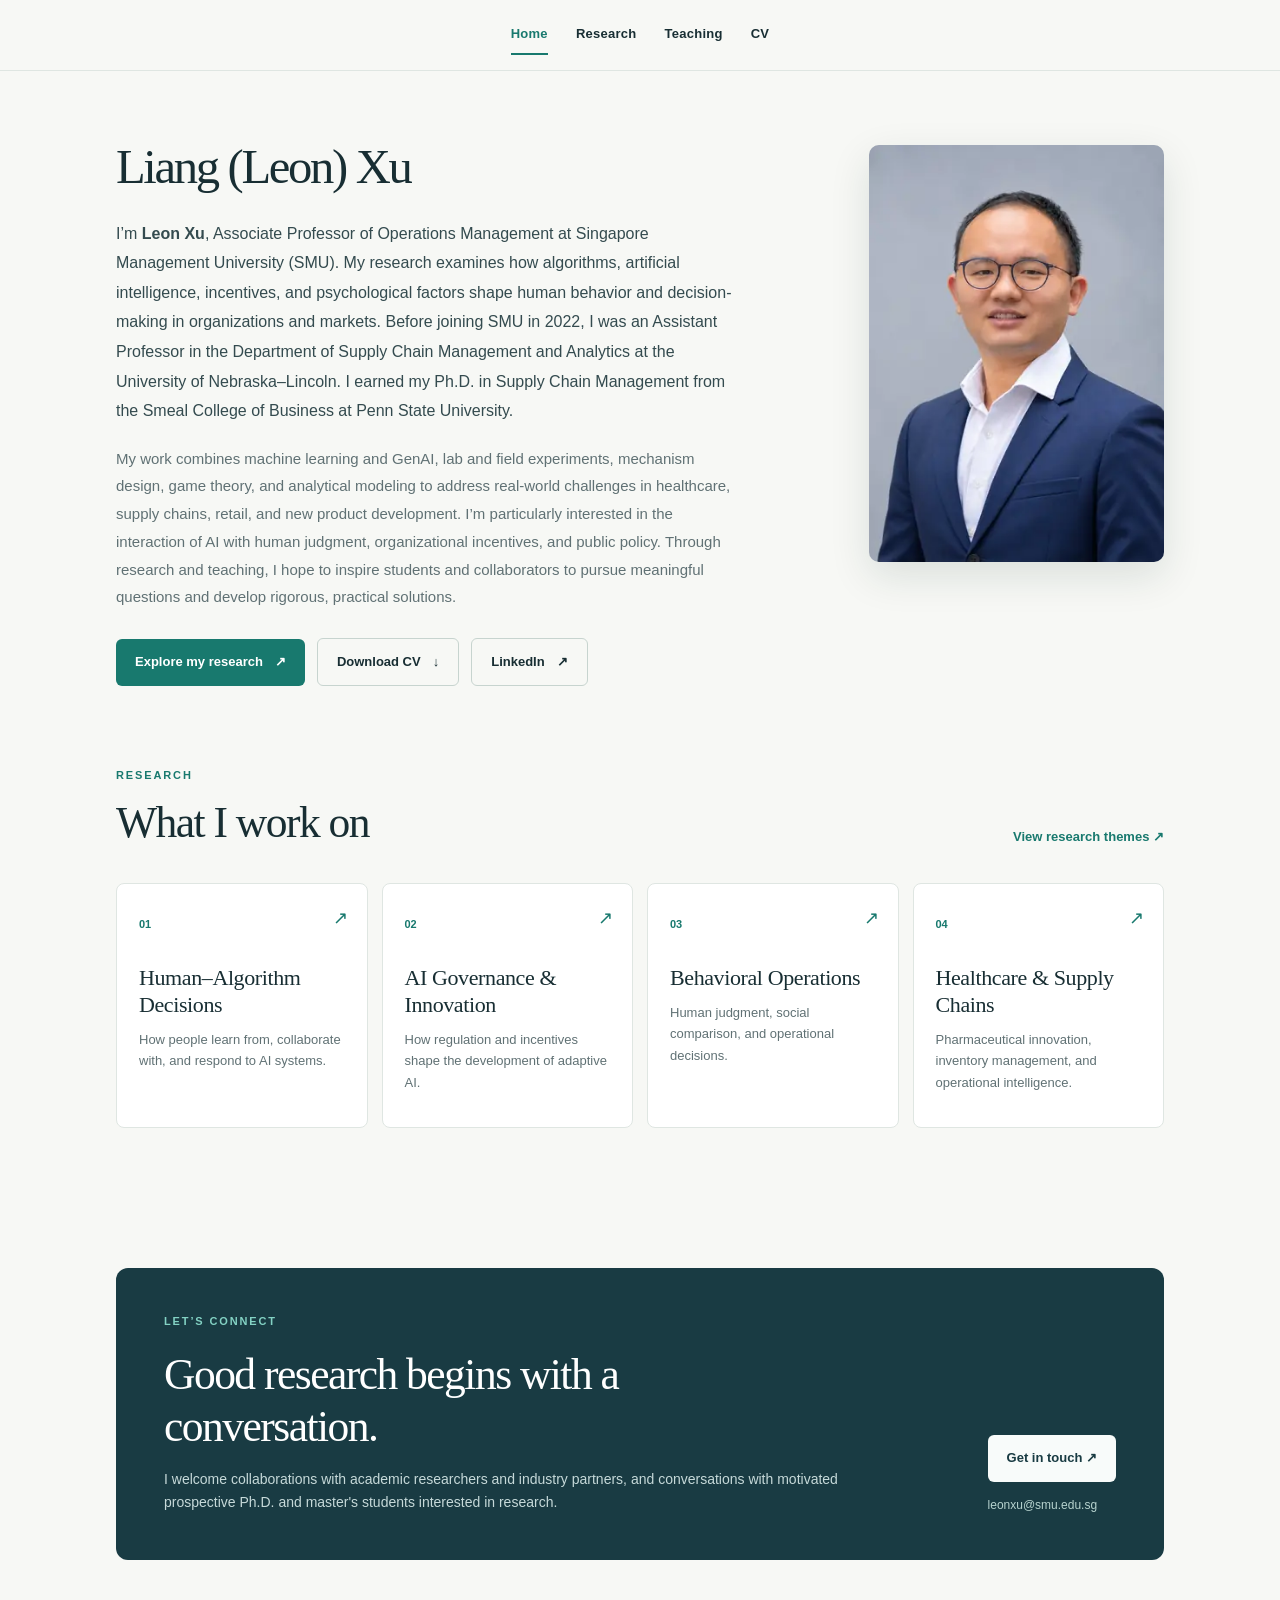
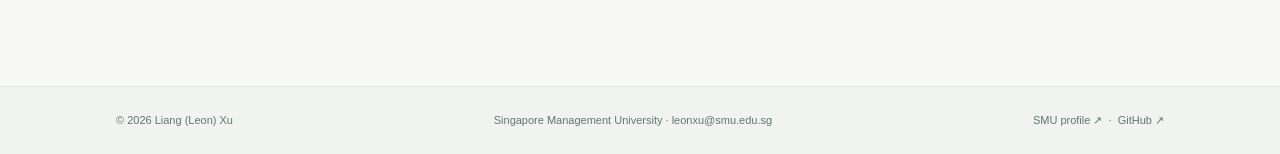
==== commit c0846900: "feat: replace homepage photo with sharp compact headshot" ====
--- a/index.html
+++ b/index.html
@@ -23,7 +23,7 @@
     <div class="actions"><a class="button button-primary" href="research.html">Explore my research <span aria-hidden="true">↗</span></a><a class="button button-secondary" href="Liang-Xu-CV.pdf" download>Download CV <span aria-hidden="true">↓</span></a><a class="button button-secondary" href="https://sg.linkedin.com/in/liang-xu-96a37969" target="_blank" rel="noopener noreferrer" aria-label="View Liang Xu on LinkedIn">LinkedIn <span aria-hidden="true">↗</span></a></div>
   </div>
   <figure class="hero-photo">
-    <img src="assets/profile.webp" alt="Portrait of Liang (Leon) Xu" width="420" height="562" loading="eager" fetchpriority="high">
+    <img src="assets/profile.webp" alt="Portrait of Liang (Leon) Xu" width="340" height="481" loading="eager" fetchpriority="high">
   </figure>
 </section>
 <section class="shell section tight-top">
--- a/assets/style.css
+++ b/assets/style.css
@@ -5,10 +5,16 @@
 /* Academic homepage: streamlined navigation and professional portrait */
 .nav-shell{justify-content:center;min-height:70px}
 .hero{grid-template-columns:minmax(0,1.4fr) minmax(290px,.82fr);gap:52px;align-items:start;padding-top:70px;padding-bottom:53px}
-.hero h1{font-size:clamp(45px,5.2vw,70px);margin-bottom:25px}
+.hero h1{font-size:clamp(36px,3.8vw,50px);margin-bottom:25px}
 .hero-lead{font-size:16px;line-height:1.85;margin-bottom:19px}
 .hero-description{font-size:15px;line-height:1.85;max-width:660px;margin-bottom:27px}
 .hero-photo{margin:2px 0 0;align-self:start;overflow:hidden;border-radius:12px;background:#dfe7e3;box-shadow:0 14px 40px rgba(17,46,43,.12)}
 .hero-photo img{display:block;width:100%;height:auto;aspect-ratio:420/562;object-fit:cover}
-@media(max-width:900px){.hero{grid-template-columns:minmax(0,1fr) minmax(250px,.67fr);gap:32px}.hero-photo{align-self:start}.hero h1{font-size:48px}.hero-lead{font-size:15px}}
-@media(max-width:690px){.nav-shell{min-height:68px;align-items:center;flex-direction:row;padding-top:10px;padding-bottom:10px}.main-nav{justify-content:center;gap:22px}.hero{grid-template-columns:1fr;gap:28px;padding-top:42px;padding-bottom:45px}.hero h1{font-size:46px}.hero-photo{max-width:390px;grid-row:2;margin:0 auto}.hero-lead{font-size:16px}}
+@media(max-width:900px){.hero{grid-template-columns:minmax(0,1fr) minmax(250px,.67fr);gap:32px}.hero-photo{align-self:start}.hero h1{font-size:42px}.hero-lead{font-size:15px}}
+@media(max-width:690px){.nav-shell{min-height:68px;align-items:center;flex-direction:row;padding-top:10px;padding-bottom:10px}.main-nav{justify-content:center;gap:22px}.hero{grid-template-columns:1fr;gap:28px;padding-top:42px;padding-bottom:45px}.hero h1{font-size:38px}.hero-photo{max-width:390px;grid-row:2;margin:0 auto}.hero-lead{font-size:16px}}
+
+/* Compact, sharp professional headshot */
+.hero-photo{width:100%;max-width:295px;justify-self:end;margin:4px 0 0;border-radius:10px}
+.hero-photo img{display:block;width:100%;height:auto;aspect-ratio:auto;object-fit:contain}
+@media(max-width:900px){.hero-photo{max-width:270px}}
+@media(max-width:690px){.hero-photo{max-width:280px;justify-self:center;margin:0 auto}}
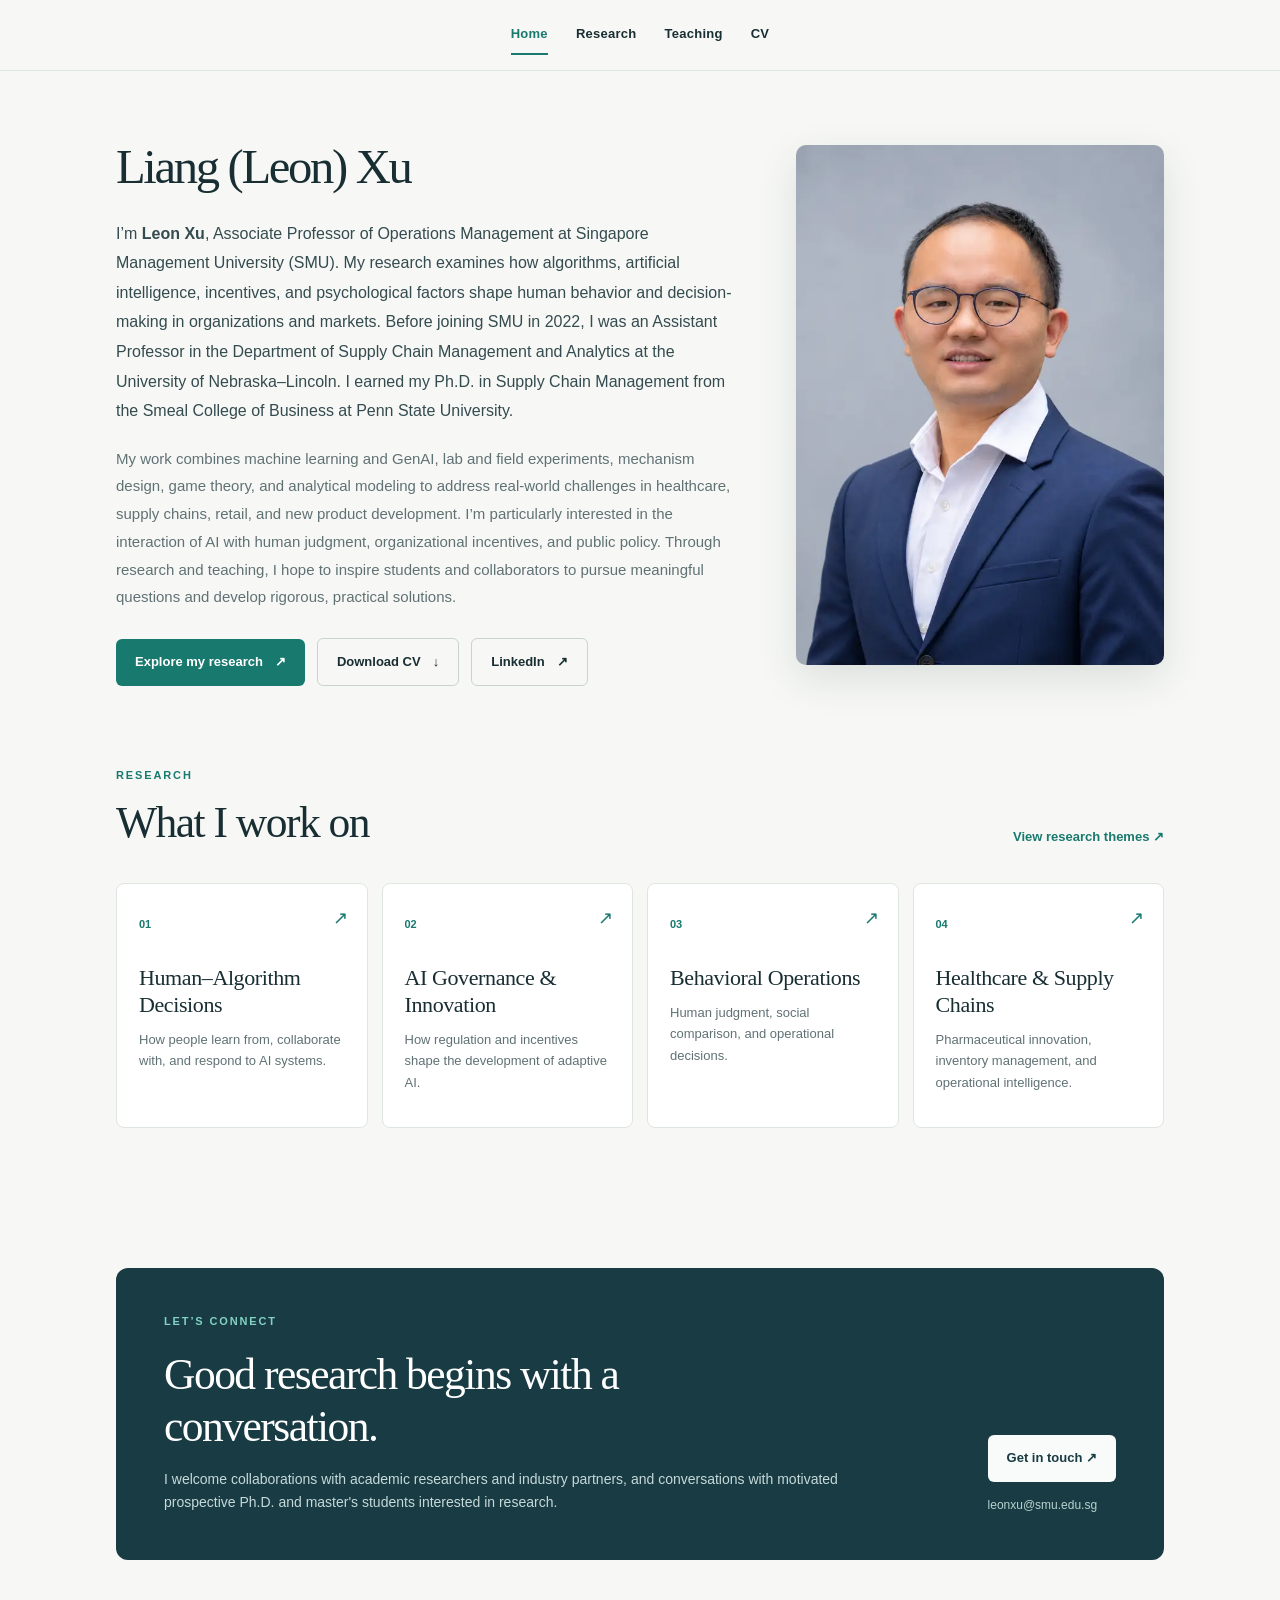
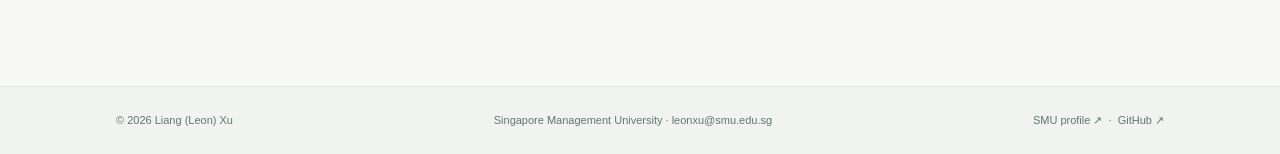
==== commit 8662be57: "feat: use clearer, higher-resolution portrait on homepage" ====
--- a/index.html
+++ b/index.html
@@ -23,7 +23,7 @@
     <div class="actions"><a class="button button-primary" href="research.html">Explore my research <span aria-hidden="true">↗</span></a><a class="button button-secondary" href="Liang-Xu-CV.pdf" download>Download CV <span aria-hidden="true">↓</span></a><a class="button button-secondary" href="https://sg.linkedin.com/in/liang-xu-96a37969" target="_blank" rel="noopener noreferrer" aria-label="View Liang Xu on LinkedIn">LinkedIn <span aria-hidden="true">↗</span></a></div>
   </div>
   <figure class="hero-photo">
-    <img src="assets/profile.webp" alt="Portrait of Liang (Leon) Xu" width="340" height="481" loading="eager" fetchpriority="high">
+    <img src="assets/profile-clear.webp" alt="Portrait of Liang (Leon) Xu" width="600" height="848" loading="eager" fetchpriority="high">
   </figure>
 </section>
 <section class="shell section tight-top">
--- a/assets/style.css
+++ b/assets/style.css
@@ -13,8 +13,12 @@
 @media(max-width:900px){.hero{grid-template-columns:minmax(0,1fr) minmax(250px,.67fr);gap:32px}.hero-photo{align-self:start}.hero h1{font-size:42px}.hero-lead{font-size:15px}}
 @media(max-width:690px){.nav-shell{min-height:68px;align-items:center;flex-direction:row;padding-top:10px;padding-bottom:10px}.main-nav{justify-content:center;gap:22px}.hero{grid-template-columns:1fr;gap:28px;padding-top:42px;padding-bottom:45px}.hero h1{font-size:38px}.hero-photo{max-width:390px;grid-row:2;margin:0 auto}.hero-lead{font-size:16px}}
 
-/* Compact, sharp professional headshot */
-.hero-photo{width:100%;max-width:295px;justify-self:end;margin:4px 0 0;border-radius:10px}
+/* Professional portrait: more prominent size and natural image proportions */
+.hero-photo{width:100%;max-width:370px;justify-self:end;margin:4px 0 0;border-radius:10px}
 .hero-photo img{display:block;width:100%;height:auto;aspect-ratio:auto;object-fit:contain}
-@media(max-width:900px){.hero-photo{max-width:270px}}
-@media(max-width:690px){.hero-photo{max-width:280px;justify-self:center;margin:0 auto}}
+@media(max-width:900px){.hero-photo{max-width:335px}}
+@media(max-width:690px){.hero-photo{max-width:340px;justify-self:center;margin:0 auto}}
+
+/* Selected publication titles link to publishers and working papers. */
+.publication h3 a{color:inherit;text-decoration:none;text-underline-offset:4px}
+.publication h3 a:hover,.publication h3 a:focus-visible{color:var(--teal);text-decoration:underline}
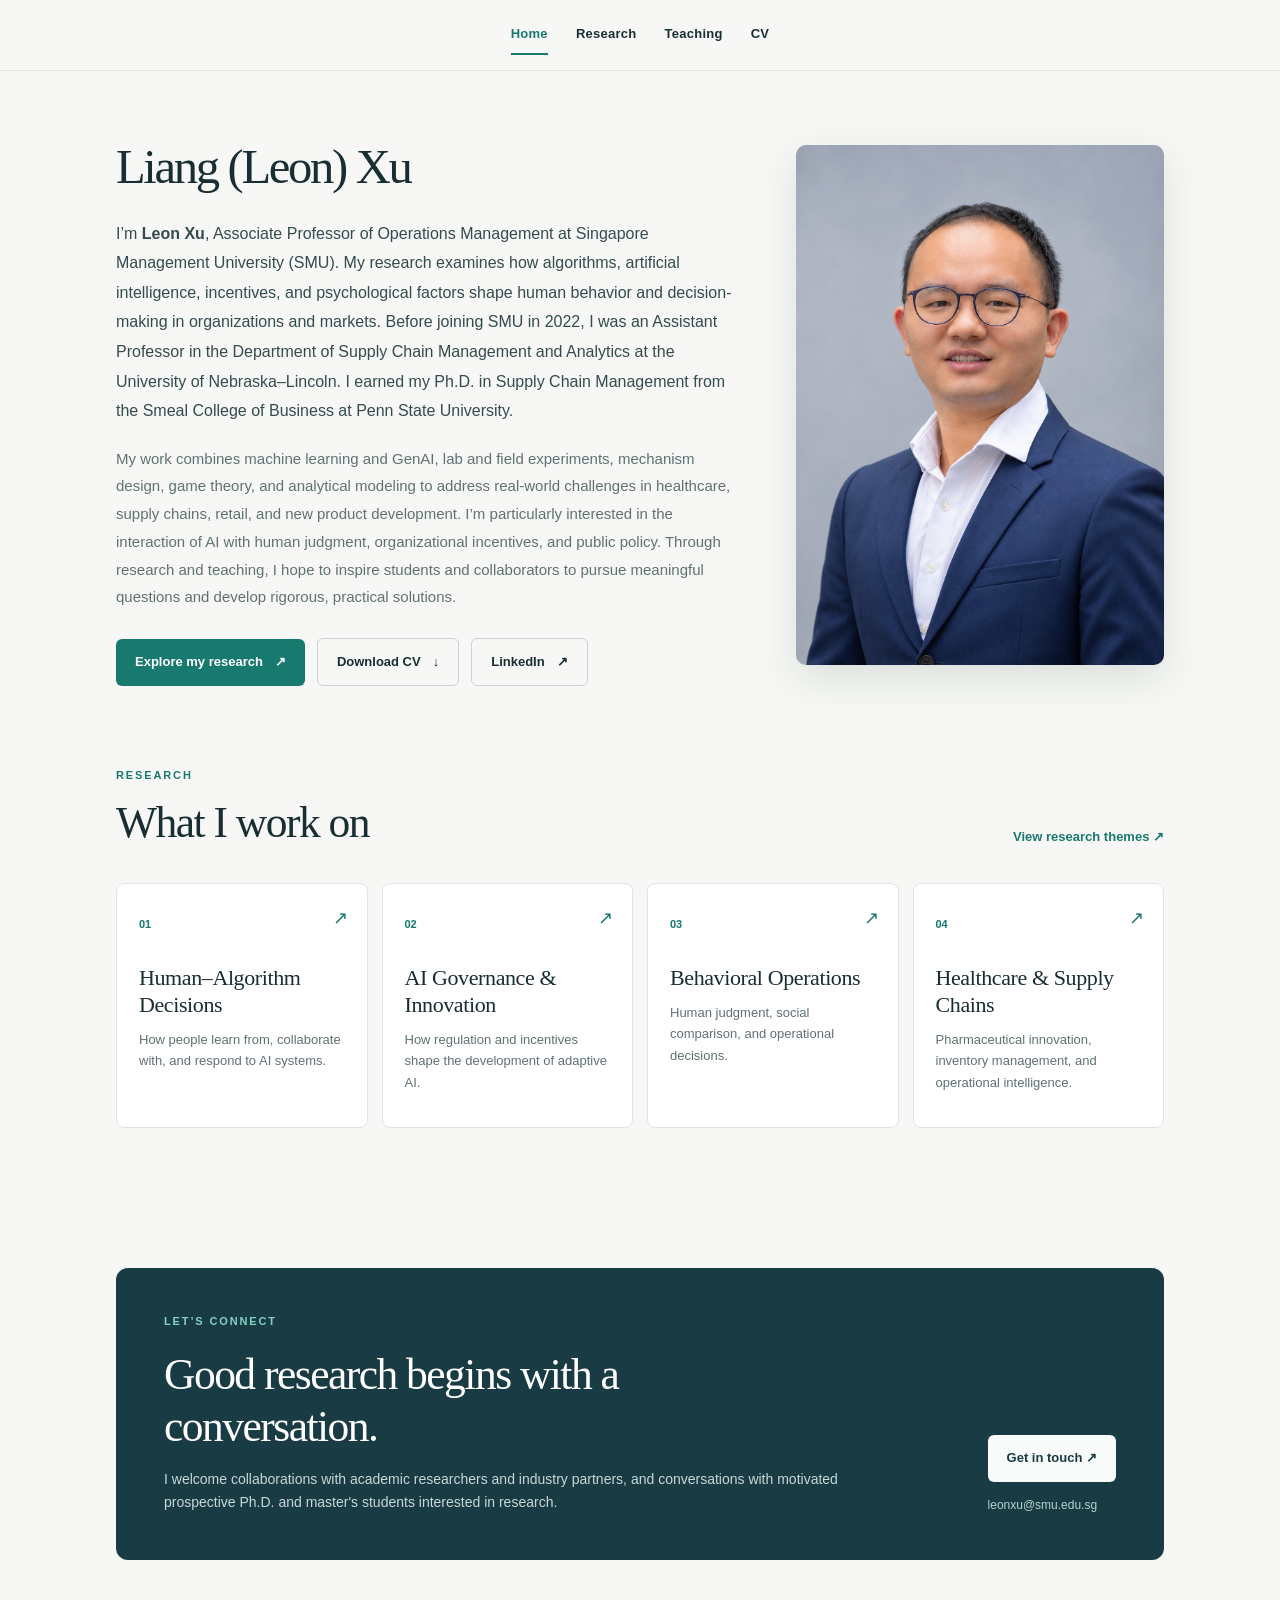
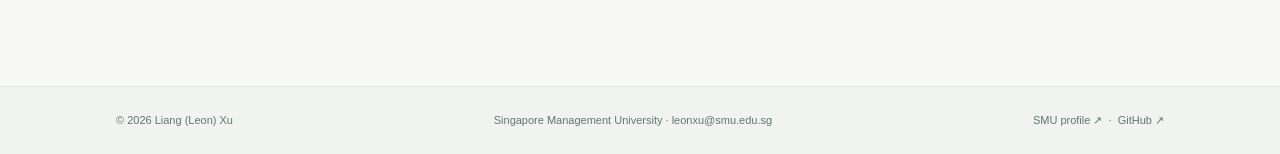
==== commit fe4d20e6: "Replace homepage portrait with profile-large.png" ====
--- a/index.html
+++ b/index.html
@@ -23,7 +23,7 @@
     <div class="actions"><a class="button button-primary" href="research.html">Explore my research <span aria-hidden="true">↗</span></a><a class="button button-secondary" href="Liang-Xu-CV.pdf" download>Download CV <span aria-hidden="true">↓</span></a><a class="button button-secondary" href="https://sg.linkedin.com/in/liang-xu-96a37969" target="_blank" rel="noopener noreferrer" aria-label="View Liang Xu on LinkedIn">LinkedIn <span aria-hidden="true">↗</span></a></div>
   </div>
   <figure class="hero-photo">
-    <img src="assets/profile-clear.webp" alt="Portrait of Liang (Leon) Xu" width="600" height="848" loading="eager" fetchpriority="high">
+    <img src="assets/profile-large.png" alt="Portrait of Liang (Leon) Xu" width="1055" height="1491" loading="eager" fetchpriority="high">
   </figure>
 </section>
 <section class="shell section tight-top">
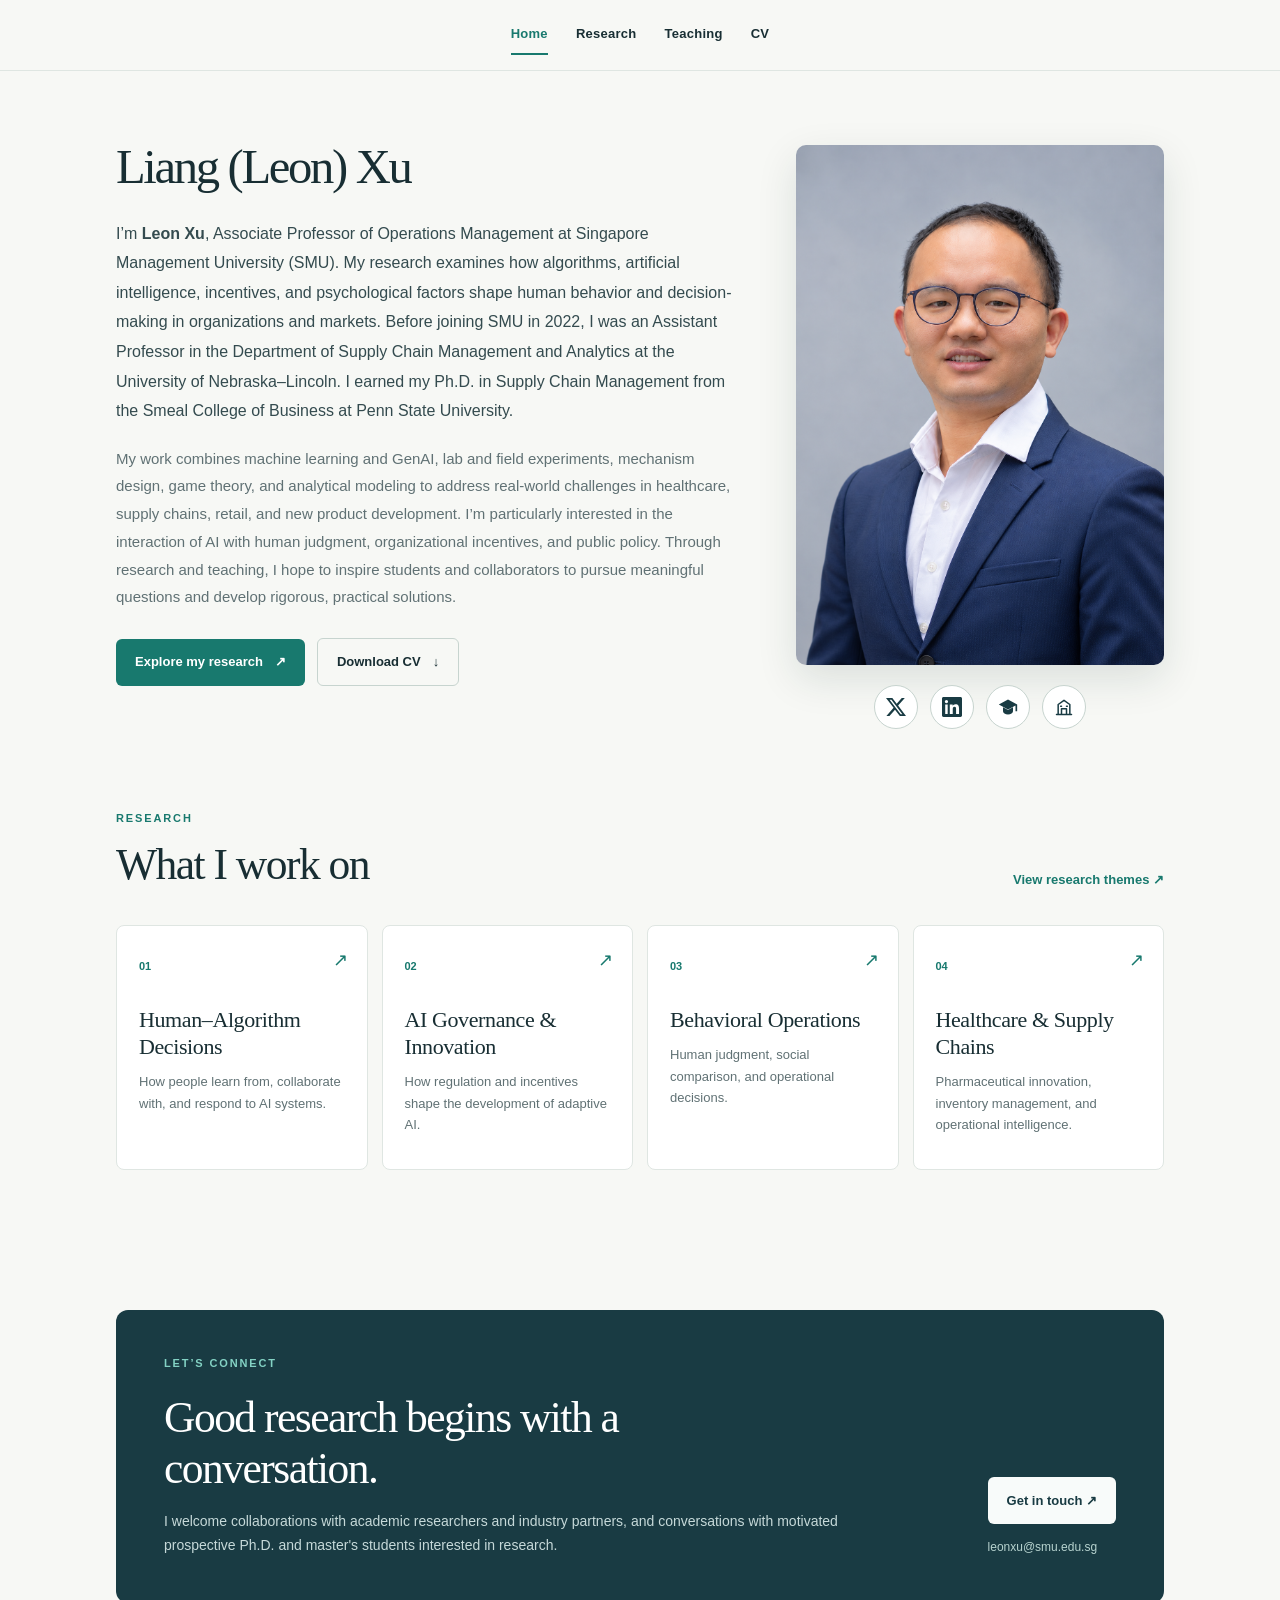
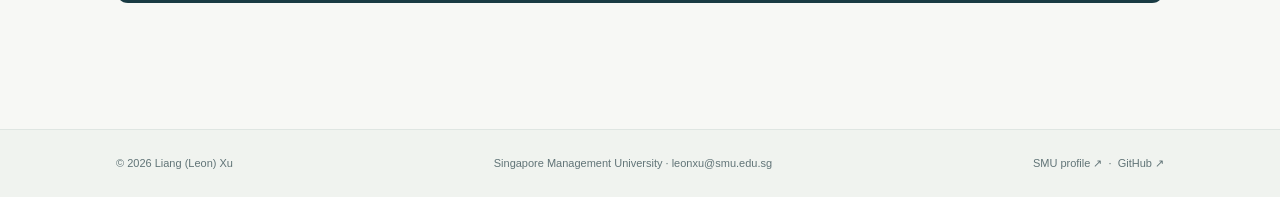
==== commit b62fdffc: "Add profile icon links below homepage portrait" ====
--- a/index.html
+++ b/index.html
@@ -20,10 +20,24 @@
     <h1>Liang (Leon) Xu</h1>
     <p class="hero-lead">I’m <strong>Leon Xu</strong>, Associate Professor of Operations Management at Singapore Management University (SMU). My research examines how algorithms, artificial intelligence, incentives, and psychological factors shape human behavior and decision-making in organizations and markets. Before joining SMU in 2022, I was an Assistant Professor in the Department of Supply Chain Management and Analytics at the University of Nebraska–Lincoln. I earned my Ph.D. in Supply Chain Management from the Smeal College of Business at Penn State University.</p>
     <p class="hero-description">My work combines machine learning and GenAI, lab and field experiments, mechanism design, game theory, and analytical modeling to address real-world challenges in healthcare, supply chains, retail, and new product development. I’m particularly interested in the interaction of AI with human judgment, organizational incentives, and public policy. Through research and teaching, I hope to inspire students and collaborators to pursue meaningful questions and develop rigorous, practical solutions.</p>
-    <div class="actions"><a class="button button-primary" href="research.html">Explore my research <span aria-hidden="true">↗</span></a><a class="button button-secondary" href="Liang-Xu-CV.pdf" download>Download CV <span aria-hidden="true">↓</span></a><a class="button button-secondary" href="https://sg.linkedin.com/in/liang-xu-96a37969" target="_blank" rel="noopener noreferrer" aria-label="View Liang Xu on LinkedIn">LinkedIn <span aria-hidden="true">↗</span></a></div>
+    <div class="actions"><a class="button button-primary" href="research.html">Explore my research <span aria-hidden="true">↗</span></a><a class="button button-secondary" href="Liang-Xu-CV.pdf" download>Download CV <span aria-hidden="true">↓</span></a></div>
   </div>
   <figure class="hero-photo">
     <img src="assets/profile-large.png" alt="Portrait of Liang (Leon) Xu" width="1055" height="1491" loading="eager" fetchpriority="high">
+    <figcaption class="social-links">
+      <a class="social-link" href="https://x.com/LiangXu1989" target="_blank" rel="noopener noreferrer" aria-label="X profile" title="X">
+        <svg viewBox="0 0 24 24" aria-hidden="true" focusable="false"><path fill="currentColor" d="M18.901 1.153h3.68l-8.04 9.19L24 22.847h-7.406l-5.8-7.585-6.64 7.585H.472l8.6-9.831L0 1.153h7.594l5.244 6.932zM17.61 20.644h2.039L6.486 3.24H4.298z"/></svg>
+      </a>
+      <a class="social-link" href="https://www.linkedin.com/in/liang-xu-96a37969/" target="_blank" rel="noopener noreferrer" aria-label="LinkedIn profile" title="LinkedIn">
+        <svg viewBox="0 0 24 24" aria-hidden="true" focusable="false"><path fill="currentColor" d="M20.447 20.452h-3.554v-5.569c0-1.328-.027-3.037-1.852-3.037-1.853 0-2.136 1.445-2.136 2.939v5.667H9.355V9h3.414v1.561h.049c.476-.9 1.637-1.85 3.37-1.85 3.601 0 4.267 2.37 4.267 5.455v6.286zM5.337 7.433a1.981 1.981 0 1 1 0-3.962 1.981 1.981 0 0 1 0 3.962zM6.814 20.452H3.861V9h2.953zM22.225 0H1.771C.792 0 0 .774 0 1.729v20.542C0 23.227.792 24 1.771 24h20.451C23.2 24 24 23.227 24 22.271V1.729C24 .774 23.2 0 22.225 0z"/></svg>
+      </a>
+      <a class="social-link" href="https://scholar.google.com/citations?user=Ia9BL9YAAAAJ&amp;hl=en" target="_blank" rel="noopener noreferrer" aria-label="Google Scholar profile" title="Google Scholar">
+        <svg viewBox="0 0 24 24" aria-hidden="true" focusable="false"><path fill="currentColor" d="M12 3 1 9l11 6 9-4.91V17h2V9L12 3zm-6 9.18V17c0 2.21 2.69 4 6 4s6-1.79 6-4v-4.82l-6 3.27-6-3.27z"/></svg>
+      </a>
+      <a class="social-link" href="https://faculty.smu.edu.sg/profile/xu-liang-6566" target="_blank" rel="noopener noreferrer" aria-label="SMU faculty profile" title="SMU faculty profile">
+        <svg viewBox="0 0 24 24" aria-hidden="true" focusable="false"><path d="M3 21h18M5 21V9l7-5 7 5v12M9 21v-7h6v7M8 11h1m6 0h1" fill="none" stroke="currentColor" stroke-width="1.8" stroke-linecap="round" stroke-linejoin="round"/></svg>
+      </a>
+    </figcaption>
   </figure>
 </section>
 <section class="shell section tight-top">
@@ -37,4 +51,4 @@
 </section>
 <section class="shell section"><div class="connect-card"><div><p class="eyebrow light-eyebrow">LET’S CONNECT</p><h2>Good research begins with a conversation.</h2><p>I welcome collaborations with academic researchers and industry partners, and conversations with motivated prospective Ph.D. and master's students interested in research.</p></div><div class="connect-actions"><a class="button button-light" href="mailto:leonxu@smu.edu.sg?subject=Research%20collaboration">Get in touch ↗</a><span>leonxu@smu.edu.sg</span></div></div></section></main>
   <footer class="site-footer"><div class="shell footer-inner"><span>© 2026 Liang (Leon) Xu</span><span>Singapore Management University · <a href="mailto:leonxu@smu.edu.sg">leonxu@smu.edu.sg</a></span><span><a href="https://faculty.smu.edu.sg/profile/xu-liang-6566" target="_blank" rel="noopener noreferrer">SMU profile ↗</a> &nbsp;·&nbsp; <a href="https://github.com/xuliang-leon" target="_blank" rel="noopener noreferrer">GitHub ↗</a></span></div></footer>
-</body></html>+</body></html>
--- a/assets/style.css
+++ b/assets/style.css
@@ -14,8 +14,13 @@
 @media(max-width:690px){.nav-shell{min-height:68px;align-items:center;flex-direction:row;padding-top:10px;padding-bottom:10px}.main-nav{justify-content:center;gap:22px}.hero{grid-template-columns:1fr;gap:28px;padding-top:42px;padding-bottom:45px}.hero h1{font-size:38px}.hero-photo{max-width:390px;grid-row:2;margin:0 auto}.hero-lead{font-size:16px}}
 
 /* Professional portrait: more prominent size and natural image proportions */
-.hero-photo{width:100%;max-width:370px;justify-self:end;margin:4px 0 0;border-radius:10px}
-.hero-photo img{display:block;width:100%;height:auto;aspect-ratio:auto;object-fit:contain}
+.hero-photo{width:100%;max-width:370px;justify-self:end;margin:4px 0 0;overflow:visible;background:none;box-shadow:none}
+.hero-photo img{display:block;width:100%;height:auto;aspect-ratio:auto;object-fit:contain;border-radius:10px;box-shadow:0 14px 40px rgba(17,46,43,.12)}
+.social-links{display:flex;justify-content:center;gap:12px;margin-top:20px}
+.social-link{display:inline-flex;align-items:center;justify-content:center;width:44px;height:44px;border:1px solid #c7d4cf;border-radius:50%;background:#fff;color:var(--navy);transition:color .18s ease,border-color .18s ease,transform .18s ease}
+.social-link:hover{color:var(--teal);border-color:var(--teal);transform:translateY(-2px)}
+.social-link:focus-visible{outline:3px solid var(--teal);outline-offset:3px}
+.social-link svg{display:block;width:20px;height:20px}
 @media(max-width:900px){.hero-photo{max-width:335px}}
 @media(max-width:690px){.hero-photo{max-width:340px;justify-self:center;margin:0 auto}}
 
